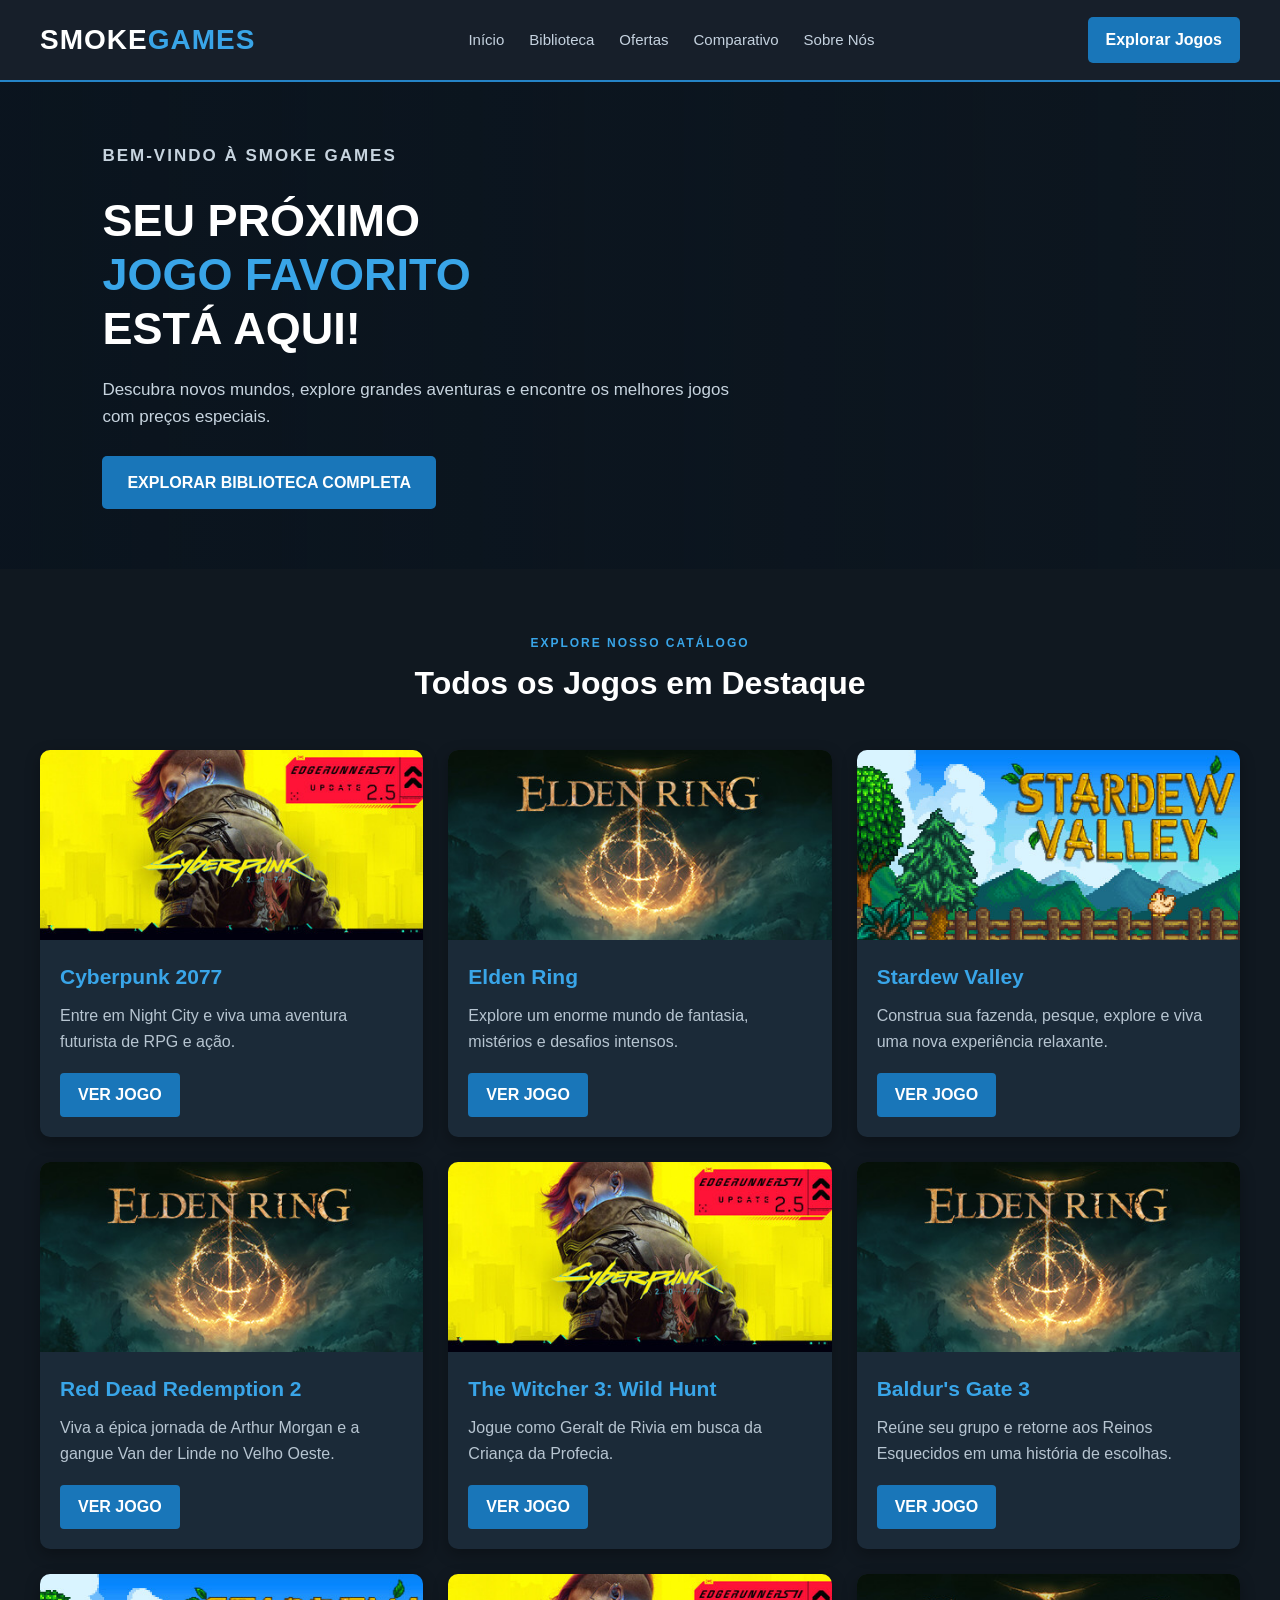
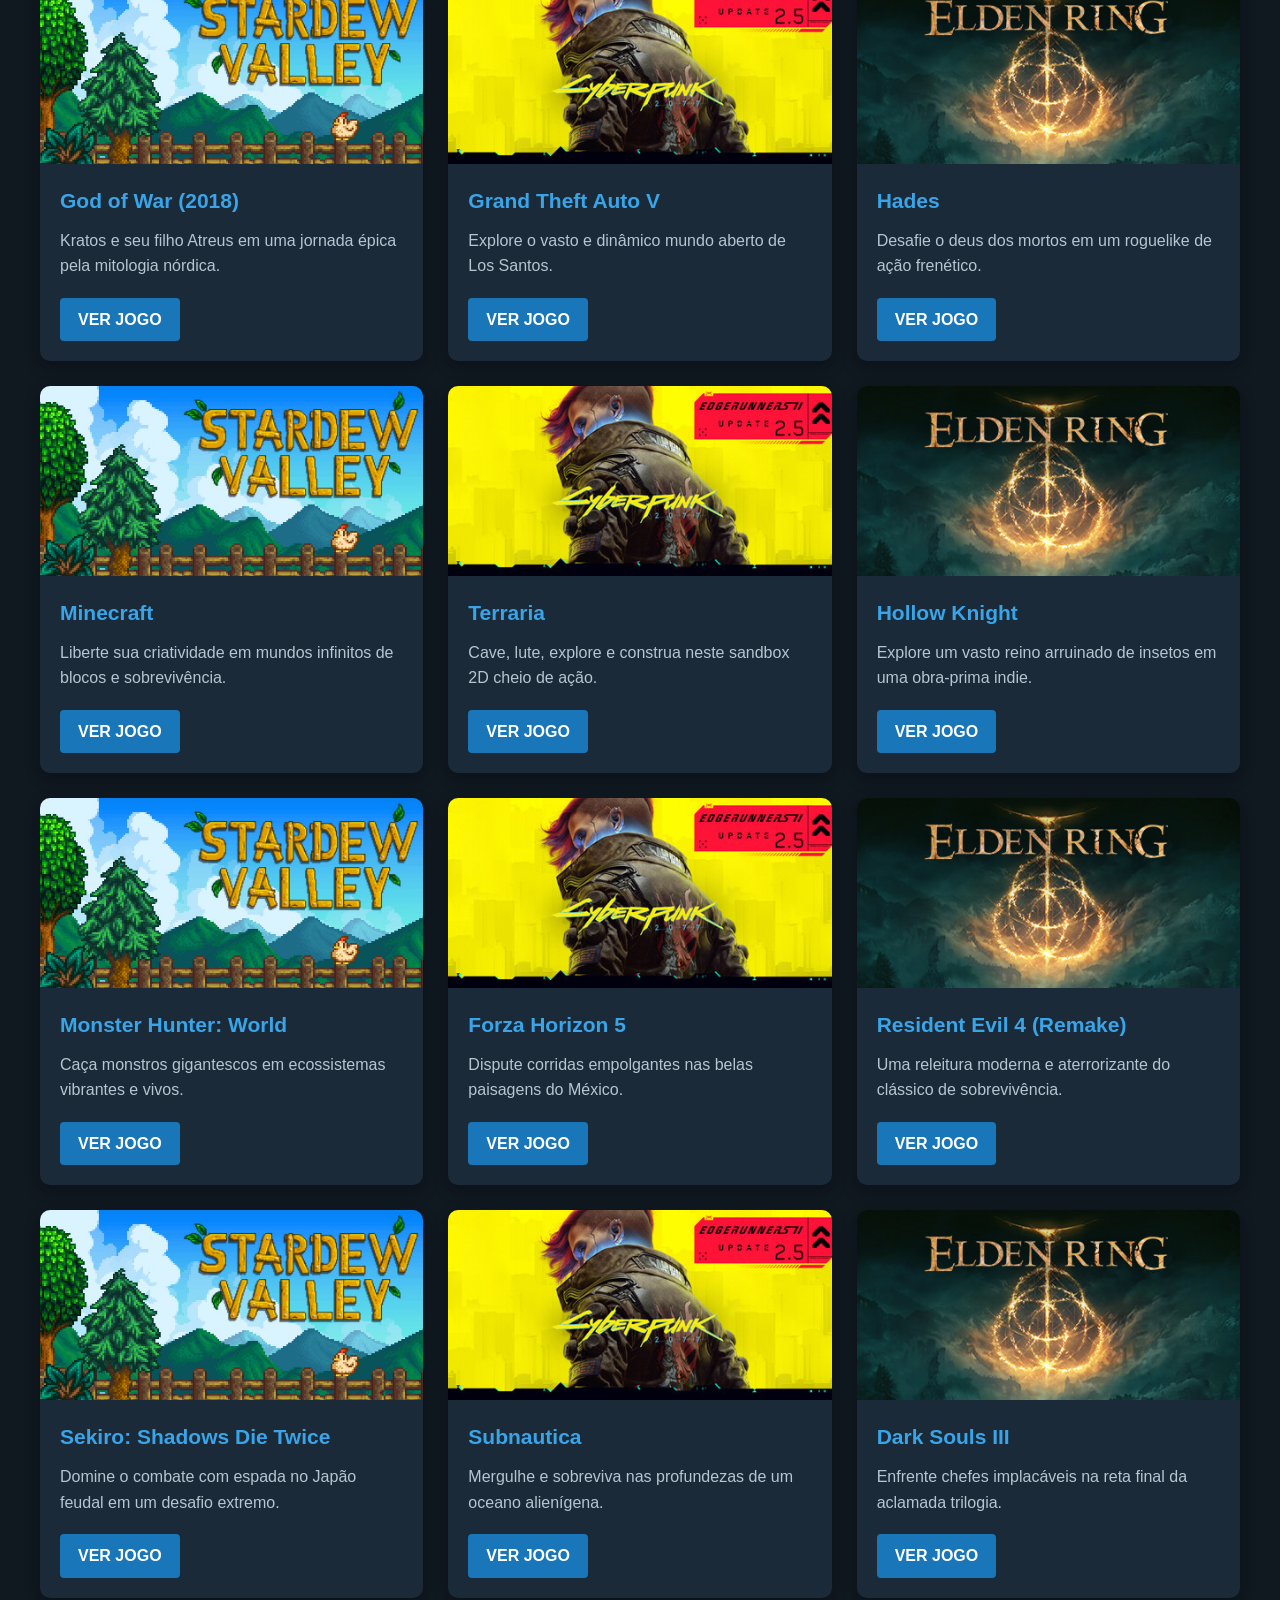
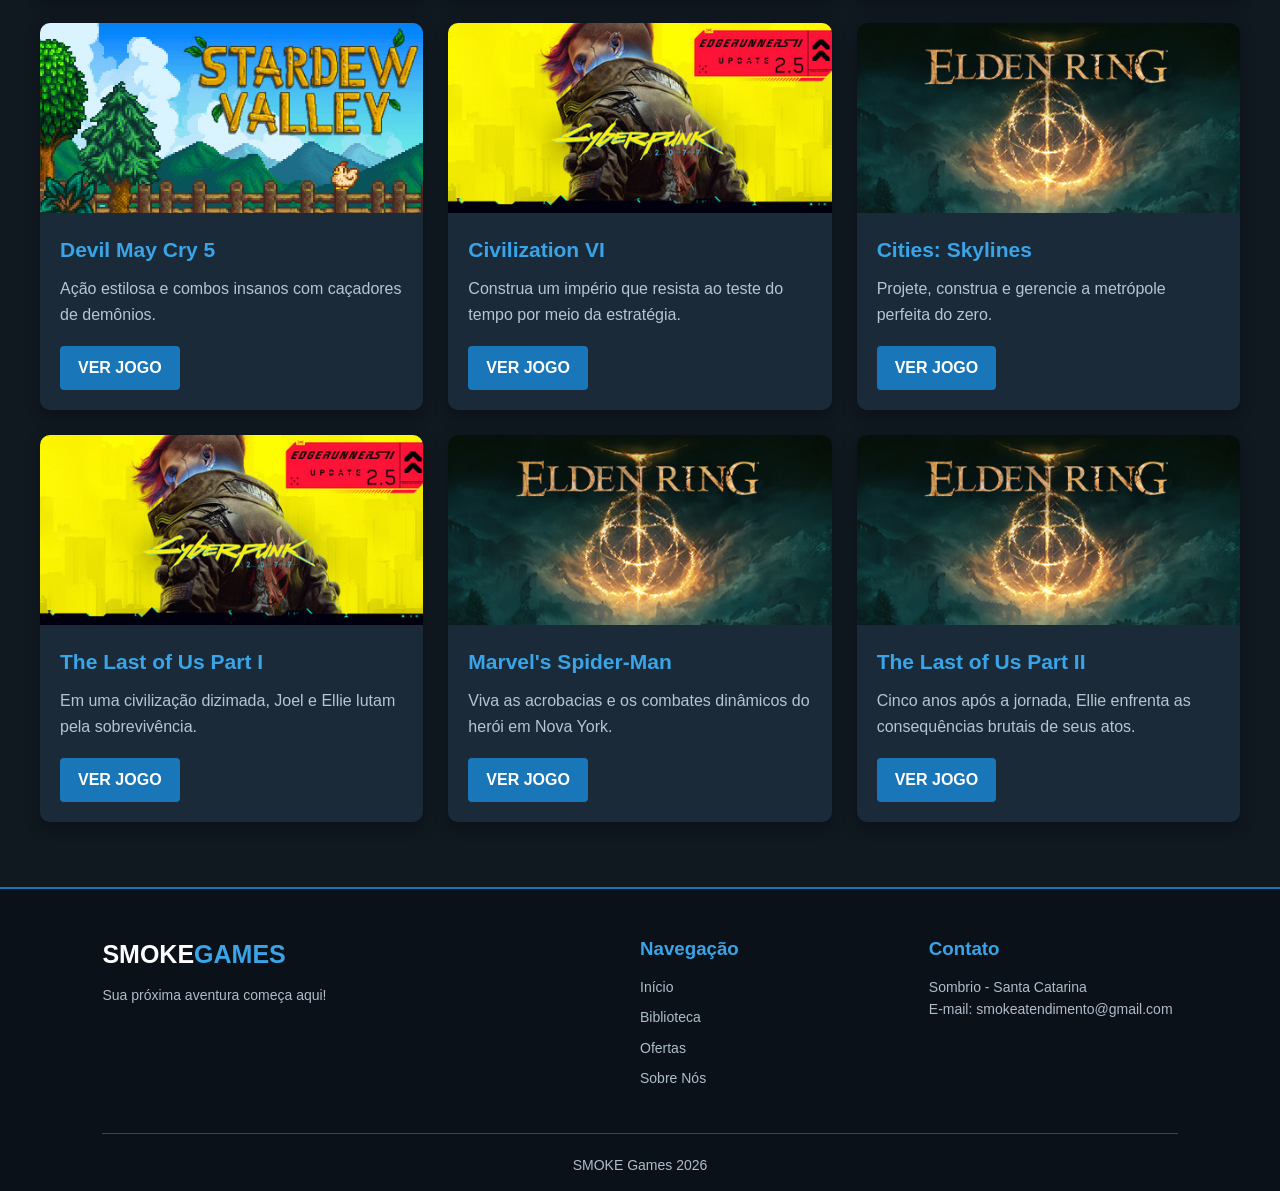
==== Index.html @ a8012a56 "Primeiro commit: inclusao dos arquivos iniciais" ====
<!DOCTYPE html>
<html lang="pt-br">

<head>
    <meta charset="UTF-8">
    <meta name="description" content="SMOKE GAMES - Sua loja de jogos digitais.">
    <title>SMOKE GAMES - Início</title>
    <link rel="stylesheet" href="estilos.css">
</head>

<body>

    <!-- CABEÇALHO -->
    <header id="inicio">
        <div class="cabecalho-container">
            <a href="index.html" class="logo">
                SMOKE<span>GAMES</span>
            </a>
            <nav class="menu">
                <ul>
                    <li><a href="index.html">Início</a></li>
                    <li><a href="biblioteca.html">Biblioteca</a></li>
                    <li><a href="ofertas.html">Ofertas</a></li>
                    <li><a href="comparativo.html">Comparativo</a></li>
                    <li><a href="sobre.html">Sobre Nós</a></li>
                </ul>
            </nav>
            <a href="biblioteca.html" class="botao-login">Explorar Jogos</a>
        </div>
    </header>

    <!-- CONTEÚDO PRINCIPAL -->
    <main>
        <!-- BANNER PRINCIPAL -->
        <section class="banner">
            <div class="banner-conteudo">
                <p class="destaque">BEM-VINDO À SMOKE GAMES</p>
                <h1>
                    SEU PRÓXIMO
                    <span>JOGO FAVORITO</span>
                    ESTÁ AQUI!
                </h1>
                <p>
                    Descubra novos mundos, explore grandes aventuras
                    e encontre os melhores jogos com preços especiais.
                </p>
                <a href="biblioteca.html" class="botao-principal">
                    EXPLORAR BIBLIOTECA COMPLETA
                </a>
            </div>
        </section>

        <!-- TODOS OS JOGOS EM DESTAQUE NA PÁGINA INICIAL -->
        <section class="destaques">
            <div class="titulo-secao">
                <p>EXPLORE NOSSO CATÁLOGO</p>
                <h2>Todos os Jogos em Destaque</h2>
            </div>

            <div class="destaques-container">

                <!-- 1 -->
                <article class="card-destaque">
                    <img src="imagens/header_alt_assets_9.jpg" alt="Cyberpunk 2077">
                    <div class="card-info">
                        <h3>Cyberpunk 2077</h3>
                        <p>Entre em Night City e viva uma aventura futurista de RPG e ação.</p>
                        <a href="https://store.steampowered.com/app/1091500/" target="_blank" rel="noopener noreferrer">VER JOGO</a>
                    </div>
                </article>

                <!-- 2 -->
                <article class="card-destaque">
                    <img src="imagens/header.jpg" alt="Elden Ring">
                    <div class="card-info">
                        <h3>Elden Ring</h3>
                        <p>Explore um enorme mundo de fantasia, mistérios e desafios intensos.</p>
                        <a href="https://store.steampowered.com/app/1245620/" target="_blank" rel="noopener noreferrer">VER JOGO</a>
                    </div>
                </article>

                <!-- 3 -->
                <article class="card-destaque">
                    <img src="imagens/header (1).jpg" alt="Stardew Valley">
                    <div class="card-info">
                        <h3>Stardew Valley</h3>
                        <p>Construa sua fazenda, pesque, explore e viva uma nova experiência relaxante.</p>
                        <a href="https://store.steampowered.com/app/413150/" target="_blank" rel="noopener noreferrer">VER JOGO</a>
                    </div>
                </article>

                <!-- 4 -->
                <article class="card-destaque">
                    <img src="imagens/header.jpg" alt="Red Dead Redemption 2">
                    <div class="card-info">
                        <h3>Red Dead Redemption 2</h3>
                        <p>Viva a épica jornada de Arthur Morgan e a gangue Van der Linde no Velho Oeste.</p>
                        <a href="https://store.steampowered.com/app/1174180/" target="_blank" rel="noopener noreferrer">VER JOGO</a>
                    </div>
                </article>

                <!-- 5 -->
                <article class="card-destaque">
                    <img src="imagens/header_alt_assets_9.jpg" alt="The Witcher 3">
                    <div class="card-info">
                        <h3>The Witcher 3: Wild Hunt</h3>
                        <p>Jogue como Geralt de Rivia em busca da Criança da Profecia.</p>
                        <a href="https://store.steampowered.com/app/292030/" target="_blank" rel="noopener noreferrer">VER JOGO</a>
                    </div>
                </article>

                <!-- 6 -->
                <article class="card-destaque">
                    <img src="imagens/header.jpg" alt="Baldurs Gate 3">
                    <div class="card-info">
                        <h3>Baldur's Gate 3</h3>
                        <p>Reúne seu grupo e retorne aos Reinos Esquecidos em uma história de escolhas.</p>
                        <a href="https://store.steampowered.com/app/1086940/" target="_blank" rel="noopener noreferrer">VER JOGO</a>
                    </div>
                </article>

                <!-- 7 -->
                <article class="card-destaque">
                    <img src="imagens/header (1).jpg" alt="God of War">
                    <div class="card-info">
                        <h3>God of War (2018)</h3>
                        <p>Kratos e seu filho Atreus em uma jornada épica pela mitologia nórdica.</p>
                        <a href="https://store.steampowered.com/app/1593500/" target="_blank" rel="noopener noreferrer">VER JOGO</a>
                    </div>
                </article>

                <!-- 8 -->
                <article class="card-destaque">
                    <img src="imagens/header_alt_assets_9.jpg" alt="Grand Theft Auto V">
                    <div class="card-info">
                        <h3>Grand Theft Auto V</h3>
                        <p>Explore o vasto e dinâmico mundo aberto de Los Santos.</p>
                        <a href="https://store.steampowered.com/app/271590/" target="_blank" rel="noopener noreferrer">VER JOGO</a>
                    </div>
                </article>

                <!-- 9 -->
                <article class="card-destaque">
                    <img src="imagens/header.jpg" alt="Hades">
                    <div class="card-info">
                        <h3>Hades</h3>
                        <p>Desafie o deus dos mortos em um roguelike de ação frenético.</p>
                        <a href="https://store.steampowered.com/app/1145360/" target="_blank" rel="noopener noreferrer">VER JOGO</a>
                    </div>
                </article>

                <!-- 10 -->
                <article class="card-destaque">
                    <img src="imagens/header (1).jpg" alt="Minecraft">
                    <div class="card-info">
                        <h3>Minecraft</h3>
                        <p>Liberte sua criatividade em mundos infinitos de blocos e sobrevivência.</p>
                        <a href="https://www.minecraft.net/" target="_blank" rel="noopener noreferrer">VER JOGO</a>
                    </div>
                </article>

                <!-- 11 -->
                <article class="card-destaque">
                    <img src="imagens/header_alt_assets_9.jpg" alt="Terraria">
                    <div class="card-info">
                        <h3>Terraria</h3>
                        <p>Cave, lute, explore e construa neste sandbox 2D cheio de ação.</p>
                        <a href="https://store.steampowered.com/app/105600/" target="_blank" rel="noopener noreferrer">VER JOGO</a>
                    </div>
                </article>

                <!-- 12 -->
                <article class="card-destaque">
                    <img src="imagens/header.jpg" alt="Hollow Knight">
                    <div class="card-info">
                        <h3>Hollow Knight</h3>
                        <p>Explore um vasto reino arruinado de insetos em uma obra-prima indie.</p>
                        <a href="https://store.steampowered.com/app/367520/" target="_blank" rel="noopener noreferrer">VER JOGO</a>
                    </div>
                </article>

                <!-- 13 -->
                <article class="card-destaque">
                    <img src="imagens/header (1).jpg" alt="Monster Hunter World">
                    <div class="card-info">
                        <h3>Monster Hunter: World</h3>
                        <p>Caça monstros gigantescos em ecossistemas vibrantes e vivos.</p>
                        <a href="https://store.steampowered.com/app/582010/" target="_blank" rel="noopener noreferrer">VER JOGO</a>
                    </div>
                </article>

                <!-- 14 -->
                <article class="card-destaque">
                    <img src="imagens/header_alt_assets_9.jpg" alt="Forza Horizon 5">
                    <div class="card-info">
                        <h3>Forza Horizon 5</h3>
                        <p>Dispute corridas empolgantes nas belas paisagens do México.</p>
                        <a href="https://store.steampowered.com/app/1551360/" target="_blank" rel="noopener noreferrer">VER JOGO</a>
                    </div>
                </article>

                <!-- 15 -->
                <article class="card-destaque">
                    <img src="imagens/header.jpg" alt="Resident Evil 4 Remake">
                    <div class="card-info">
                        <h3>Resident Evil 4 (Remake)</h3>
                        <p>Uma releitura moderna e aterrorizante do clássico de sobrevivência.</p>
                        <a href="https://store.steampowered.com/app/2050650/" target="_blank" rel="noopener noreferrer">VER JOGO</a>
                    </div>
                </article>

                <!-- 16 -->
                <article class="card-destaque">
                    <img src="imagens/header (1).jpg" alt="Sekiro Shadows Die Twice">
                    <div class="card-info">
                        <h3>Sekiro: Shadows Die Twice</h3>
                        <p>Domine o combate com espada no Japão feudal em um desafio extremo.</p>
                        <a href="https://store.steampowered.com/app/814380/" target="_blank" rel="noopener noreferrer">VER JOGO</a>
                    </div>
                </article>

                <!-- 17 -->
                <article class="card-destaque">
                    <img src="imagens/header_alt_assets_9.jpg" alt="Subnautica">
                    <div class="card-info">
                        <h3>Subnautica</h3>
                        <p>Mergulhe e sobreviva nas profundezas de um oceano alienígena.</p>
                        <a href="https://store.steampowered.com/app/264710/" target="_blank" rel="noopener noreferrer">VER JOGO</a>
                    </div>
                </article>

                <!-- 18 -->
                <article class="card-destaque">
                    <img src="imagens/header.jpg" alt="Dark Souls III">
                    <div class="card-info">
                        <h3>Dark Souls III</h3>
                        <p>Enfrente chefes implacáveis na reta final da aclamada trilogia.</p>
                        <a href="https://store.steampowered.com/app/374320/" target="_blank" rel="noopener noreferrer">VER JOGO</a>
                    </div>
                </article>

                <!-- 19 -->
                <article class="card-destaque">
                    <img src="imagens/header (1).jpg" alt="Devil May Cry 5">
                    <div class="card-info">
                        <h3>Devil May Cry 5</h3>
                        <p>Ação estilosa e combos insanos com caçadores de demônios.</p>
                        <a href="https://store.steampowered.com/app/601150/" target="_blank" rel="noopener noreferrer">VER JOGO</a>
                    </div>
                </article>

                <!-- 20 -->
                <article class="card-destaque">
                    <img src="imagens/header_alt_assets_9.jpg" alt="Civilization VI">
                    <div class="card-info">
                        <h3>Civilization VI</h3>
                        <p>Construa um império que resista ao teste do tempo por meio da estratégia.</p>
                        <a href="https://store.steampowered.com/app/289070/" target="_blank" rel="noopener noreferrer">VER JOGO</a>
                    </div>
                </article>

                <!-- 21 -->
                <article class="card-destaque">
                    <img src="imagens/header.jpg" alt="Cities Skylines">
                    <div class="card-info">
                        <h3>Cities: Skylines</h3>
                        <p>Projete, construa e gerencie a metrópole perfeita do zero.</p>
                        <a href="https://store.steampowered.com/app/255710/" target="_blank" rel="noopener noreferrer">VER JOGO</a>
                    </div>
                </article>

                <!-- 22 -->
                <article class="card-destaque">
                    <img src="imagens/header_alt_assets_9.jpg" alt="The Last of Us Part I">
                    <div class="card-info">
                        <h3>The Last of Us Part I</h3>
                        <p>Em uma civilização dizimada, Joel e Ellie lutam pela sobrevivência.</p>
                        <a href="https://store.steampowered.com/app/1888930/" target="_blank" rel="noopener noreferrer">VER JOGO</a>
                    </div>
                </article>

                <!-- 23 -->
                <article class="card-destaque">
                    <img src="imagens/header.jpg" alt="Marvel's Spider-Man Remastered">
                    <div class="card-info">
                        <h3>Marvel's Spider-Man</h3>
                        <p>Viva as acrobacias e os combates dinâmicos do herói em Nova York.</p>
                        <a href="https://store.steampowered.com/app/1817070/" target="_blank" rel="noopener noreferrer">VER JOGO</a>
                    </div>
                </article>

                <!-- 24 (THE LAST OF US PART II) -->
                <article class="card-destaque">
                    <img src="imagens/header.jpg" alt="The Last of Us Part II">
                    <div class="card-info">
                        <h3>The Last of Us Part II</h3>
                        <p>Cinco anos após a jornada, Ellie enfrenta as consequências brutais de seus atos.</p>
                        <a href="https://store.steampowered.com/app/2725170/" target="_blank" rel="noopener noreferrer">VER JOGO</a>
                    </div>
                </article>

            </div>
        </section>
    </main>

    <!-- RODAPÉ -->
    <footer class="rodape">
        <div class="rodape-conteudo">
            <div>
                <h2>SMOKE<span>GAMES</span></h2>
                <p>Sua próxima aventura começa aqui!</p>
            </div>
            <div>
                <h3>Navegação</h3>
                <ul>
                    <li><a href="index.html">Início</a></li>
                    <li><a href="biblioteca.html">Biblioteca</a></li>
                    <li><a href="ofertas.html">Ofertas</a></li>
                    <li><a href="sobre.html">Sobre Nós</a></li>
                </ul>
            </div>
            <div>
                <h3>Contato</h3>
                <p>Sombrio - Santa Catarina</p>
                <p>E-mail: smokeatendimento@gmail.com</a></p>
            </div>
        </div>
        <div class="rodape-final">
            <p>SMOKE Games 2026</p>
        </div>
    </footer>

</body>
</html>
---- estilos.css ----
/* =================================
   CONFIGURAÇÕES GERAIS
================================= */

* {
    margin: 0;
    padding: 0;
    box-sizing: border-box;
}

html {
    scroll-behavior: smooth;
}

body {
    background-color: #101820;
    color: #ffffff;
    font-family: Arial, Helvetica, sans-serif;
    line-height: 1.6;
}

a {
    text-decoration: none;
    color: inherit;
}

img {
    max-width: 100%;
    display: block;
}


/* =================================
   CABEÇALHO
================================= */

header {
    background-color: #171f2a;
    border-bottom: 2px solid #2584c7;
    position: sticky;
    top: 0;
    z-index: 100;
}

.cabecalho-container {
    max-width: 1250px;
    min-height: 80px;
    margin: auto;
    padding: 15px 25px;

    display: flex;
    justify-content: space-between;
    align-items: center;
    gap: 25px;
}

.logo {
    font-size: 28px;
    font-weight: bold;
    color: #ffffff;
    letter-spacing: 1px;
}

.logo span,
.rodape h2 span {
    color: #39a5e8;
}


/* MENU */

.menu ul {
    display: flex;
    align-items: center;
    gap: 25px;
    list-style: none;
}

.menu a {
    color: #c5d2df;
    font-size: 15px;
    transition: 0.3s;
}

.menu a:hover {
    color: #39a5e8;
}


/* BOTÃO DO CABEÇALHO */

.botao-login {
    background-color: #1976b9;
    padding: 10px 18px;
    border-radius: 5px;
    font-weight: bold;
    transition: 0.3s;
}

.botao-login:hover {
    background-color: #39a5e8;
    transform: translateY(-3px);
}


/* =================================
   BANNER PRINCIPAL
================================= */

.banner {
    min-height: 450px;

    background:
        linear-gradient(90deg,
            rgba(10, 20, 30, 0.95),
            rgba(10, 20, 30, 0.55)),
        url("imagens/banner.jpg");

    background-position: center;
    background-size: cover;

    display: flex;
    align-items: center;

    padding: 60px 8%;
}

.banner-conteudo {
    max-width: 650px;
}

.destaque {
    color: #39a5e8;
    font-weight: bold;
    letter-spacing: 2px;
    margin-bottom: 12px;
}

.banner h1 {
    font-size: 45px;
    line-height: 1.2;
    margin-bottom: 20px;
}

.banner h1 span {
    color: #39a5e8;
    display: block;
}

.banner p {
    color: #c7d4df;
    margin-bottom: 25px;
    font-size: 17px;
}

.botao-principal {
    display: inline-block;
    background-color: #1976b9;
    padding: 14px 25px;
    border-radius: 5px;
    font-weight: bold;
    transition: 0.3s;
}

.botao-principal:hover {
    background-color: #39a5e8;
    transform: scale(1.05);
}


/* =================================
   TÍTULOS DAS SEÇÕES
================================= */

.titulo-secao {
    text-align: center;
    margin-bottom: 40px;
}

.titulo-secao p {
    color: #39a5e8;
    font-size: 12px;
    font-weight: bold;
    letter-spacing: 2px;
}

.titulo-secao h2 {
    font-size: 32px;
    margin-top: 5px;
}


/* =================================
   JOGOS EM DESTAQUE
================================= */

.destaques {
    max-width: 1250px;
    margin: auto;
    padding: 65px 25px;
}

.destaques-container {
    display: grid;
    grid-template-columns: repeat(3, 1fr);
    gap: 25px;
}

.card-destaque {
    background-color: #1b2a38;
    border-radius: 10px;
    overflow: hidden;
    box-shadow: 0 5px 15px rgba(0, 0, 0, 0.3);
    transition: 0.3s;
}

.card-destaque:hover {
    transform: translateY(-8px);
    box-shadow: 0 10px 25px rgba(57, 165, 232, 0.25);
}

.card-destaque img {
    width: 100%;
    height: 190px;
    object-fit: cover;
    transition: 0.4s;
}

.card-destaque:hover img {
    transform: scale(1.04);
}

.card-info {
    padding: 20px;
}

.card-info h3 {
    color: #39a5e8;
    font-size: 21px;
    margin-bottom: 10px;
}

.card-info p {
    color: #b7c5d1;
    min-height: 55px;
    margin-bottom: 15px;
}

.card-info a {
    display: inline-block;
    background-color: #1976b9;
    padding: 9px 18px;
    border-radius: 4px;
    font-weight: bold;
    transition: 0.3s;
}

.card-info a:hover {
    background-color: #39a5e8;
}


/* =================================
   BIBLIOTECA DE JOGOS
================================= */

.biblioteca {
    background-color: #151f2b;
    padding: 65px 25px;
}

.biblioteca .titulo-secao {
    max-width: 1200px;
    margin-left: auto;
    margin-right: auto;
}

.jogo {
    max-width: 1200px;
    margin: 0 auto 30px;
    padding: 25px;

    background-color: #202f3e;
    border: 1px solid #34485b;
    border-radius: 10px;

    display: grid;
    grid-template-columns: 220px 1fr 350px;
    align-items: center;
    gap: 25px;

    transition: 0.3s;
}

.jogo:hover {
    border-color: #39a5e8;
    box-shadow: 0 5px 20px rgba(57, 165, 232, 0.15);
}

.jogo-imagem img {
    width: 100%;
    height: 160px;
    object-fit: cover;
    border-radius: 7px;
    transition: 0.3s;
}

.jogo-imagem img:hover {
    transform: scale(1.04);
}

.jogo-conteudo h3 {
    font-size: 24px;
    color: #39a5e8;
    margin-bottom: 8px;
}

.categoria {
    display: inline-block;
    color: #aabac9;
    font-size: 13px;
    margin-bottom: 12px;
}

.jogo-conteudo p {
    color: #c5d0dc;
    font-size: 14px;
    margin-bottom: 12px;
}

.jogo-conteudo .preco {
    color: #70d68c;
    font-size: 20px;
    font-weight: bold;
}

.botao-comprar {
    display: inline-block;
    background-color: #1976b9;
    padding: 9px 17px;
    border-radius: 5px;
    font-size: 13px;
    font-weight: bold;
    transition: 0.3s;
}

.botao-comprar:hover {
    background-color: #39a5e8;
    transform: translateY(-2px);
}


/* =================================
   VÍDEOS DOS JOGOS
================================= */

.video-jogo {
    width: 100%;
}

.video-jogo h3 {
    font-size: 16px;
    color: #39a5e8;
    margin-bottom: 10px;
}

.video-jogo video {
    width: 100%;
    border-radius: 7px;
    background-color: #000000;
}


/* =================================
   TABELA COMPARATIVA
================================= */

.comparativo {
    max-width: 1200px;
    margin: auto;
    padding: 70px 25px;
}

.tabela-container {
    overflow-x: auto;
}

table {
    width: 100%;
    border-collapse: collapse;
    background-color: #1b2a38;
    border-radius: 8px;
    overflow: hidden;
}

th {
    background-color: #1976b9;
    color: #ffffff;
    padding: 17px;
    text-align: left;
}

td {
    padding: 17px;
    border-bottom: 1px solid #34485b;
    color: #d2dce5;
}

tbody tr {
    transition: 0.3s;
}

tbody tr:hover {
    background-color: #293e50;
}

.observacao {
    color: #9eacba;
    font-size: 12px;
    margin-top: 15px;
}


/* =================================
   SOBRE A EMPRESA
================================= */

.sobre {
    background-color: #151f2b;
    padding: 70px 8%;

    display: grid;
    grid-template-columns: 2fr 1fr;
    gap: 50px;
    align-items: center;
}

.sobre-conteudo h2 {
    font-size: 32px;
    margin-bottom: 20px;
}

.sobre-conteudo p {
    color: #bdcbd8;
    margin-bottom: 15px;
}

.sobre-destaque {
    background-color: #202f3e;
    padding: 25px;
    border-left: 4px solid #39a5e8;
    border-radius: 6px;
}

.sobre-destaque h3 {
    margin-bottom: 15px;
    color: #39a5e8;
}

.sobre-destaque ul {
    list-style-position: inside;
}

.sobre-destaque li {
    color: #c5d0dc;
    margin-bottom: 10px;
}


/* =================================
   RODAPÉ
================================= */

.rodape {
    background-color: #0b1118;
    border-top: 2px solid #1976b9;
    padding: 45px 8% 15px;
}

.rodape-conteudo {
    max-width: 1200px;
    margin: auto;

    display: grid;
    grid-template-columns: 2fr 1fr 1fr;
    gap: 40px;
}

.rodape h2 {
    font-size: 25px;
    margin-bottom: 10px;
}

.rodape h3 {
    color: #39a5e8;
    margin-bottom: 12px;
}

.rodape p,
.rodape li {
    color: #aebdca;
    font-size: 14px;
}

.rodape ul {
    list-style: none;
}

.rodape li {
    margin-bottom: 8px;
}

.rodape a {
    transition: 0.3s;
}

.rodape a:hover {
    color: #39a5e8;
}

.rodape-final {
    border-top: 1px solid #34485b;
    margin-top: 35px;
    padding-top: 20px;
    text-align: center;
}


/* =================================
   RESPONSIVIDADE
================================= */

@media (max-width: 1000px) {

    .cabecalho-container {
        flex-wrap: wrap;
        justify-content: center;
    }

    .jogo {
        grid-template-columns: 180px 1fr;
    }

    .video-jogo {
        grid-column: 1 / -1;
    }

    .video-jogo video {
        max-height: 350px;
    }

}

@media (max-width: 768px) {

    .menu ul {
        flex-wrap: wrap;
        justify-content: center;
        gap: 15px;
    }

    .banner {
        min-height: 380px;
        padding: 45px 7%;
    }

    .banner h1 {
        font-size: 32px;
    }

    .destaques-container {
        grid-template-columns: 1fr;
    }

    .jogo {
        grid-template-columns: 1fr;
    }

    .jogo-imagem img {
        height: 220px;
    }

    .video-jogo {
        grid-column: auto;
    }

    .sobre {
        grid-template-columns: 1fr;
    }

    .rodape-conteudo {
        grid-template-columns: 1fr;
        gap: 25px;
    }

    .titulo-secao h2 {
        font-size: 26px;
    }

}

@media (max-width: 480px) {

    .cabecalho-container {
        padding: 15px;
    }

    .logo {
        font-size: 23px;
    }

    .menu ul {
        gap: 12px;
    }

    .menu a {
        font-size: 13px;
    }

    .banner h1 {
        font-size: 27px;
    }

    .banner p {
        font-size: 14px;
    }

    .destaques,
    .comparativo {
        padding: 45px 15px;
    }

    .biblioteca {
        padding: 45px 15px;
    }

    .jogo {
        padding: 15px;
    }

    th,
    td {
        padding: 12px;
        font-size: 12px;
    }

}
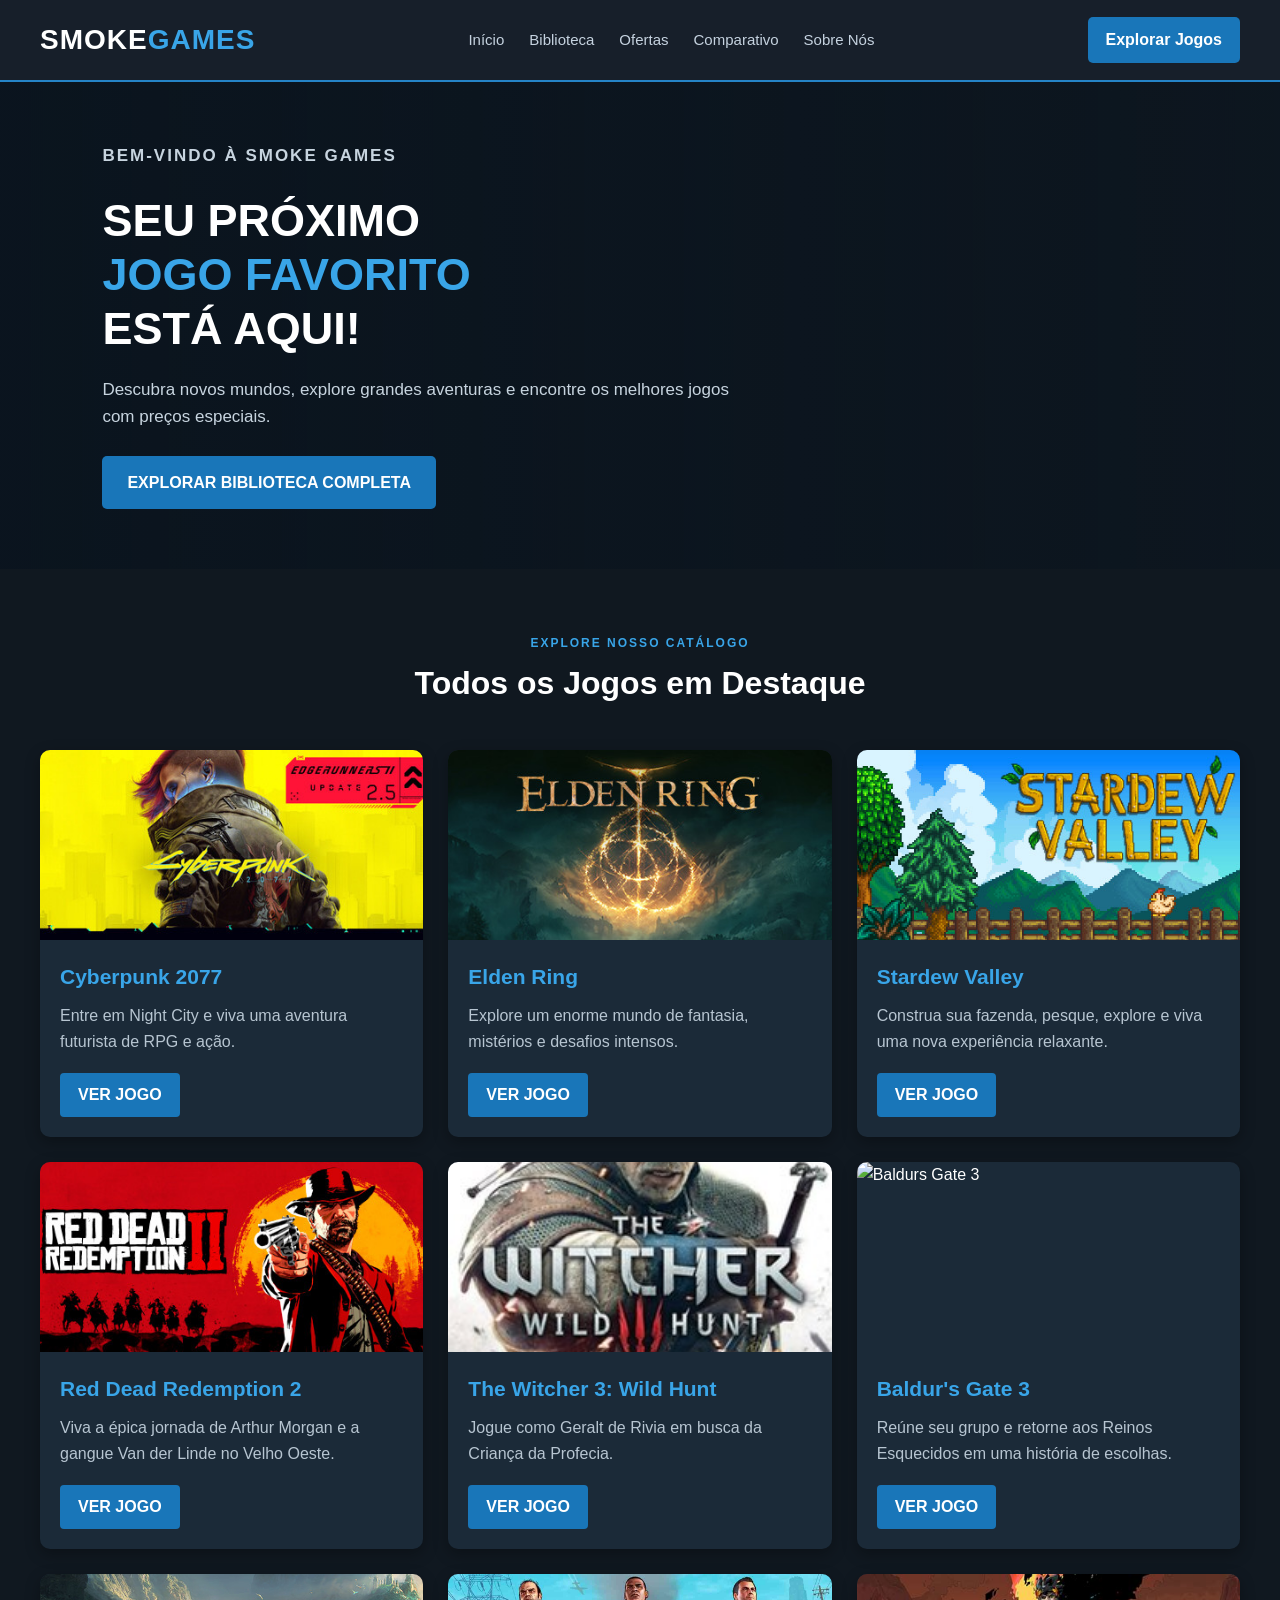
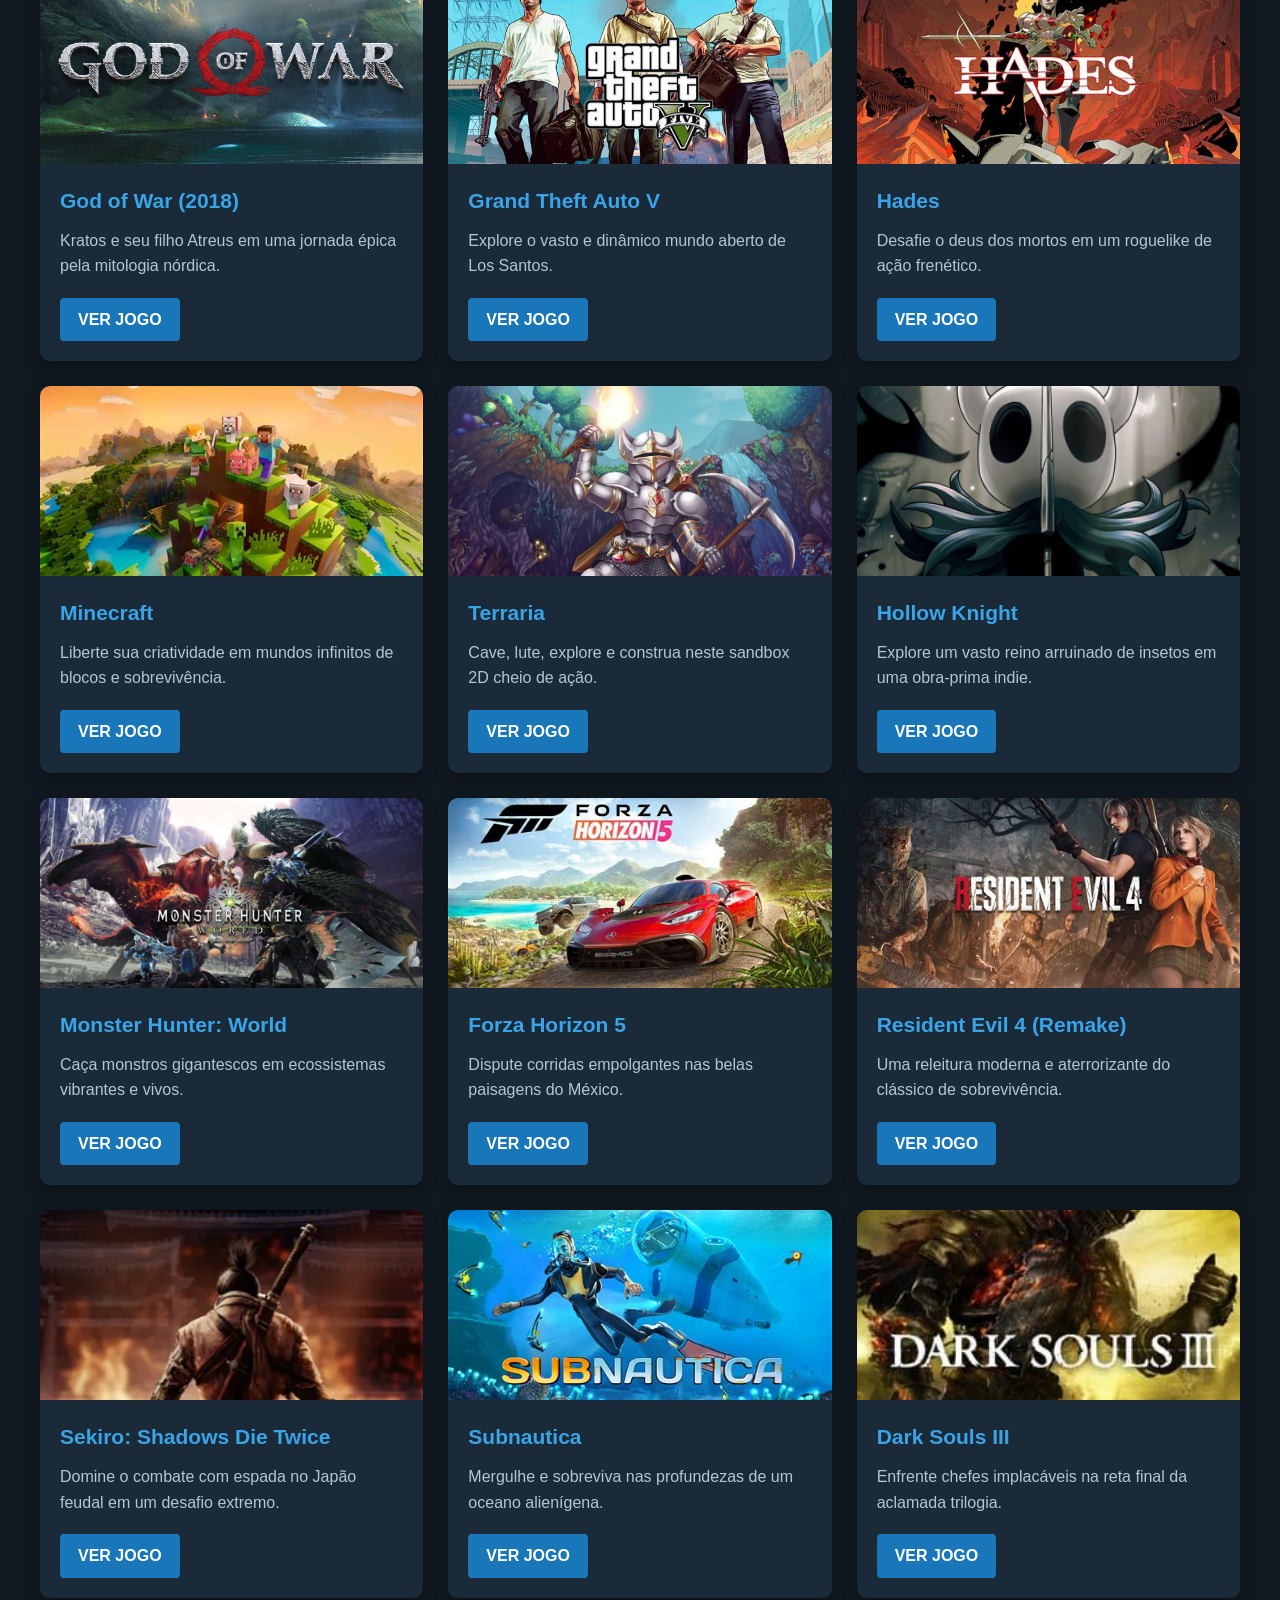
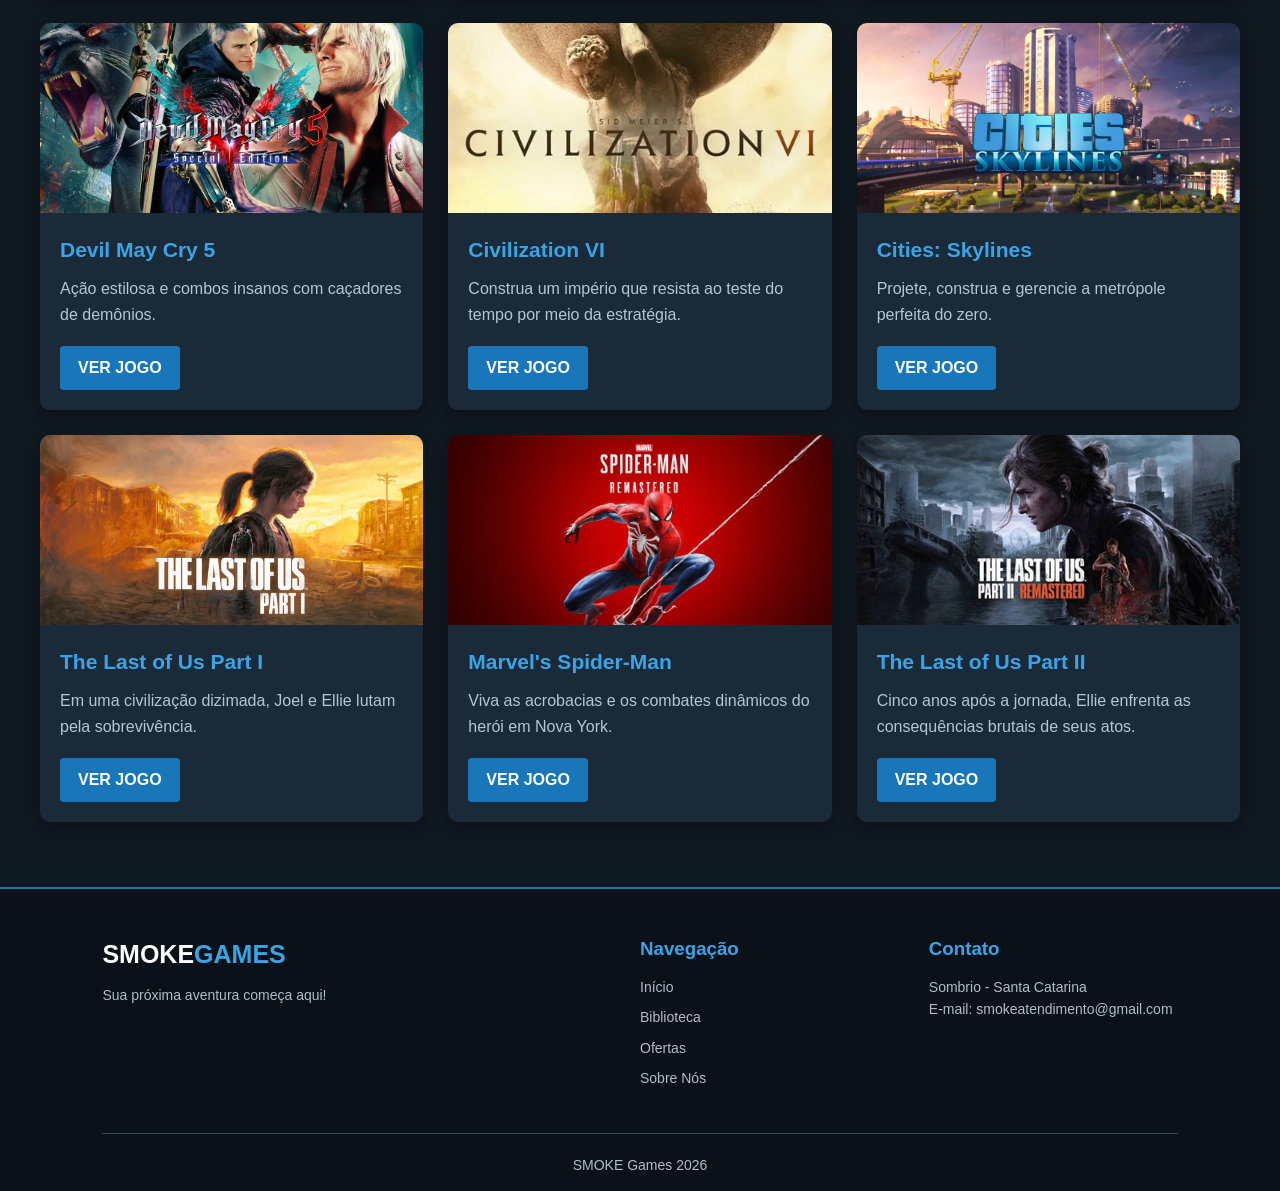
==== commit 3d3ee8bb: "Quarto commit: imagens biblioteca final" ====
--- a/Index.html
+++ b/Index.html
@@ -59,7 +59,7 @@
 
             <div class="destaques-container">
 
-                <!-- 1 -->
+                <!-- 1: Cyberpunk 2077 -->
                 <article class="card-destaque">
                     <img src="imagens/header_alt_assets_9.jpg" alt="Cyberpunk 2077">
                     <div class="card-info">
@@ -69,7 +69,7 @@
                     </div>
                 </article>
 
-                <!-- 2 -->
+                <!-- 2: Elden Ring -->
                 <article class="card-destaque">
                     <img src="imagens/header.jpg" alt="Elden Ring">
                     <div class="card-info">
@@ -79,7 +79,7 @@
                     </div>
                 </article>
 
-                <!-- 3 -->
+                <!-- 3: Stardew Valley -->
                 <article class="card-destaque">
                     <img src="imagens/header (1).jpg" alt="Stardew Valley">
                     <div class="card-info">
@@ -89,9 +89,9 @@
                     </div>
                 </article>
 
-                <!-- 4 -->
-                <article class="card-destaque">
-                    <img src="imagens/header.jpg" alt="Red Dead Redemption 2">
+                <!-- 4: Red Dead Redemption 2 -->
+                <article class="card-destaque">
+                    <img src="imagens/header(rd2).jpg" alt="Red Dead Redemption 2">
                     <div class="card-info">
                         <h3>Red Dead Redemption 2</h3>
                         <p>Viva a épica jornada de Arthur Morgan e a gangue Van der Linde no Velho Oeste.</p>
@@ -99,9 +99,9 @@
                     </div>
                 </article>
 
-                <!-- 5 -->
-                <article class="card-destaque">
-                    <img src="imagens/header_alt_assets_9.jpg" alt="The Witcher 3">
+                <!-- 5: The Witcher 3 -->
+                <article class="card-destaque">
+                    <img src="imagens/Witcher_3_cover_art.jpg" alt="The Witcher 3">
                     <div class="card-info">
                         <h3>The Witcher 3: Wild Hunt</h3>
                         <p>Jogue como Geralt de Rivia em busca da Criança da Profecia.</p>
@@ -109,9 +109,9 @@
                     </div>
                 </article>
 
-                <!-- 6 -->
-                <article class="card-destaque">
-                    <img src="imagens/header.jpg" alt="Baldurs Gate 3">
+                <!-- 6: Baldurs Gate 3 -->
+                <article class="card-destaque">
+                    <img src="imagens/header(Baldur).jpg" alt="Baldurs Gate 3">
                     <div class="card-info">
                         <h3>Baldur's Gate 3</h3>
                         <p>Reúne seu grupo e retorne aos Reinos Esquecidos em uma história de escolhas.</p>
@@ -119,9 +119,9 @@
                     </div>
                 </article>
 
-                <!-- 7 -->
-                <article class="card-destaque">
-                    <img src="imagens/header (1).jpg" alt="God of War">
+                <!-- 7: God of War -->
+                <article class="card-destaque">
+                    <img src="imagens/header(gow).jpg" alt="God of War">
                     <div class="card-info">
                         <h3>God of War (2018)</h3>
                         <p>Kratos e seu filho Atreus em uma jornada épica pela mitologia nórdica.</p>
@@ -129,9 +129,9 @@
                     </div>
                 </article>
 
-                <!-- 8 -->
-                <article class="card-destaque">
-                    <img src="imagens/header_alt_assets_9.jpg" alt="Grand Theft Auto V">
+                <!-- 8: GTA V -->
+                <article class="card-destaque">
+                    <img src="imagens/GTA.jpg" alt="Grand Theft Auto V">
                     <div class="card-info">
                         <h3>Grand Theft Auto V</h3>
                         <p>Explore o vasto e dinâmico mundo aberto de Los Santos.</p>
@@ -139,9 +139,9 @@
                     </div>
                 </article>
 
-                <!-- 9 -->
-                <article class="card-destaque">
-                    <img src="imagens/header.jpg" alt="Hades">
+                <!-- 9: Hades -->
+                <article class="card-destaque">
+                    <img src="imagens/hades.9821sCYjohiKwwwyEA0WDgHaEK" alt="Hades">
                     <div class="card-info">
                         <h3>Hades</h3>
                         <p>Desafie o deus dos mortos em um roguelike de ação frenético.</p>
@@ -149,9 +149,9 @@
                     </div>
                 </article>
 
-                <!-- 10 -->
-                <article class="card-destaque">
-                    <img src="imagens/header (1).jpg" alt="Minecraft">
+                <!-- 10: Minecraft -->
+                <article class="card-destaque">
+                    <img src="imagens/mine.0L9oSnoLyNKnqNE4jLTUBAHaEK" alt="Minecraft">
                     <div class="card-info">
                         <h3>Minecraft</h3>
                         <p>Liberte sua criatividade em mundos infinitos de blocos e sobrevivência.</p>
@@ -159,9 +159,9 @@
                     </div>
                 </article>
 
-                <!-- 11 -->
-                <article class="card-destaque">
-                    <img src="imagens/header_alt_assets_9.jpg" alt="Terraria">
+                <!-- 11: Terraria -->
+                <article class="card-destaque">
+                    <img src="imagens/terraria.jpg" alt="Terraria">
                     <div class="card-info">
                         <h3>Terraria</h3>
                         <p>Cave, lute, explore e construa neste sandbox 2D cheio de ação.</p>
@@ -169,9 +169,9 @@
                     </div>
                 </article>
 
-                <!-- 12 -->
-                <article class="card-destaque">
-                    <img src="imagens/header.jpg" alt="Hollow Knight">
+                <!-- 12: Hollow Knight -->
+                <article class="card-destaque">
+                    <img src="imagens/hollow.jpg" alt="Hollow Knight">
                     <div class="card-info">
                         <h3>Hollow Knight</h3>
                         <p>Explore um vasto reino arruinado de insetos em uma obra-prima indie.</p>
@@ -179,9 +179,9 @@
                     </div>
                 </article>
 
-                <!-- 13 -->
-                <article class="card-destaque">
-                    <img src="imagens/header (1).jpg" alt="Monster Hunter World">
+                <!-- 13: Monster Hunter World -->
+                <article class="card-destaque">
+                    <img src="imagens/monster.jpg" alt="Monster Hunter World">
                     <div class="card-info">
                         <h3>Monster Hunter: World</h3>
                         <p>Caça monstros gigantescos em ecossistemas vibrantes e vivos.</p>
@@ -189,9 +189,9 @@
                     </div>
                 </article>
 
-                <!-- 14 -->
-                <article class="card-destaque">
-                    <img src="imagens/header_alt_assets_9.jpg" alt="Forza Horizon 5">
+                <!-- 14: Forza Horizon 5 -->
+                <article class="card-destaque">
+                    <img src="imagens/forza.40Vj5D-h81r3Dy1oazyawwHaEK" alt="Forza Horizon 5">
                     <div class="card-info">
                         <h3>Forza Horizon 5</h3>
                         <p>Dispute corridas empolgantes nas belas paisagens do México.</p>
@@ -199,9 +199,9 @@
                     </div>
                 </article>
 
-                <!-- 15 -->
-                <article class="card-destaque">
-                    <img src="imagens/header.jpg" alt="Resident Evil 4 Remake">
+                <!-- 15: Resident Evil 4 Remake -->
+                <article class="card-destaque">
+                    <img src="imagens/re4.W2ioS5ZTSdQHSkHe7PNXQAHaEy" alt="Resident Evil 4 Remake">
                     <div class="card-info">
                         <h3>Resident Evil 4 (Remake)</h3>
                         <p>Uma releitura moderna e aterrorizante do clássico de sobrevivência.</p>
@@ -209,9 +209,9 @@
                     </div>
                 </article>
 
-                <!-- 16 -->
-                <article class="card-destaque">
-                    <img src="imagens/header (1).jpg" alt="Sekiro Shadows Die Twice">
+                <!-- 16: Sekiro -->
+                <article class="card-destaque">
+                    <img src="imagens/sekiro.webp" alt="Sekiro Shadows Die Twice">
                     <div class="card-info">
                         <h3>Sekiro: Shadows Die Twice</h3>
                         <p>Domine o combate com espada no Japão feudal em um desafio extremo.</p>
@@ -219,9 +219,9 @@
                     </div>
                 </article>
 
-                <!-- 17 -->
-                <article class="card-destaque">
-                    <img src="imagens/header_alt_assets_9.jpg" alt="Subnautica">
+                <!-- 17: Subnautica -->
+                <article class="card-destaque">
+                    <img src="imagens/sub.6mFg4Ub8xPC_pSMKydDl7wHaEK" alt="Subnautica">
                     <div class="card-info">
                         <h3>Subnautica</h3>
                         <p>Mergulhe e sobreviva nas profundezas de um oceano alienígena.</p>
@@ -229,9 +229,9 @@
                     </div>
                 </article>
 
-                <!-- 18 -->
-                <article class="card-destaque">
-                    <img src="imagens/header.jpg" alt="Dark Souls III">
+                <!-- 18: Dark Souls III -->
+                <article class="card-destaque">
+                    <img src="imagens/dark.jpg" alt="Dark Souls III">
                     <div class="card-info">
                         <h3>Dark Souls III</h3>
                         <p>Enfrente chefes implacáveis na reta final da aclamada trilogia.</p>
@@ -239,9 +239,9 @@
                     </div>
                 </article>
 
-                <!-- 19 -->
-                <article class="card-destaque">
-                    <img src="imagens/header (1).jpg" alt="Devil May Cry 5">
+                <!-- 19: Devil May Cry 5 -->
+                <article class="card-destaque">
+                    <img src="imagens/devil.png" alt="Devil May Cry 5">
                     <div class="card-info">
                         <h3>Devil May Cry 5</h3>
                         <p>Ação estilosa e combos insanos com caçadores de demônios.</p>
@@ -249,9 +249,9 @@
                     </div>
                 </article>
 
-                <!-- 20 -->
-                <article class="card-destaque">
-                    <img src="imagens/header_alt_assets_9.jpg" alt="Civilization VI">
+                <!-- 20: Civilization VI -->
+                <article class="card-destaque">
+                    <img src="imagens/sid.jpg" alt="Civilization VI">
                     <div class="card-info">
                         <h3>Civilization VI</h3>
                         <p>Construa um império que resista ao teste do tempo por meio da estratégia.</p>
@@ -259,9 +259,9 @@
                     </div>
                 </article>
 
-                <!-- 21 -->
-                <article class="card-destaque">
-                    <img src="imagens/header.jpg" alt="Cities Skylines">
+                <!-- 21: Cities Skylines -->
+                <article class="card-destaque">
+                    <img src="imagens/cities.jpg" alt="Cities Skylines">
                     <div class="card-info">
                         <h3>Cities: Skylines</h3>
                         <p>Projete, construa e gerencie a metrópole perfeita do zero.</p>
@@ -269,9 +269,9 @@
                     </div>
                 </article>
 
-                <!-- 22 -->
-                <article class="card-destaque">
-                    <img src="imagens/header_alt_assets_9.jpg" alt="The Last of Us Part I">
+                <!-- 22: The Last of Us Part I -->
+                <article class="card-destaque">
+                    <img src="imagens/tlou.webp" alt="The Last of Us Part I">
                     <div class="card-info">
                         <h3>The Last of Us Part I</h3>
                         <p>Em uma civilização dizimada, Joel e Ellie lutam pela sobrevivência.</p>
@@ -279,9 +279,9 @@
                     </div>
                 </article>
 
-                <!-- 23 -->
-                <article class="card-destaque">
-                    <img src="imagens/header.jpg" alt="Marvel's Spider-Man Remastered">
+                <!-- 23: Spider-Man Remastered -->
+                <article class="card-destaque">
+                    <img src="imagens/spider.jpg" alt="Spider-Man Remastered">
                     <div class="card-info">
                         <h3>Marvel's Spider-Man</h3>
                         <p>Viva as acrobacias e os combates dinâmicos do herói em Nova York.</p>
@@ -289,13 +289,13 @@
                     </div>
                 </article>
 
-                <!-- 24 (THE LAST OF US PART II) -->
-                <article class="card-destaque">
-                    <img src="imagens/header.jpg" alt="The Last of Us Part II">
+                <!-- 24: The Last of Us Part II -->
+                <article class="card-destaque">
+                    <img src="imagens/tlou2.Fos04zczn7bfOro1Udu9GgHaD4" alt="The Last of Us Part II">
                     <div class="card-info">
                         <h3>The Last of Us Part II</h3>
                         <p>Cinco anos após a jornada, Ellie enfrenta as consequências brutais de seus atos.</p>
-                        <a href="https://store.steampowered.com/app/2725170/" target="_blank" rel="noopener noreferrer">VER JOGO</a>
+                        <a href="https://store.steampowered.com/app/2531310/" target="_blank" rel="noopener noreferrer">VER JOGO</a>
                     </div>
                 </article>
 
@@ -322,7 +322,7 @@
             <div>
                 <h3>Contato</h3>
                 <p>Sombrio - Santa Catarina</p>
-                <p>E-mail: smokeatendimento@gmail.com</a></p>
+                <p>E-mail: smokeatendimento@gmail.com</p>
             </div>
         </div>
         <div class="rodape-final">
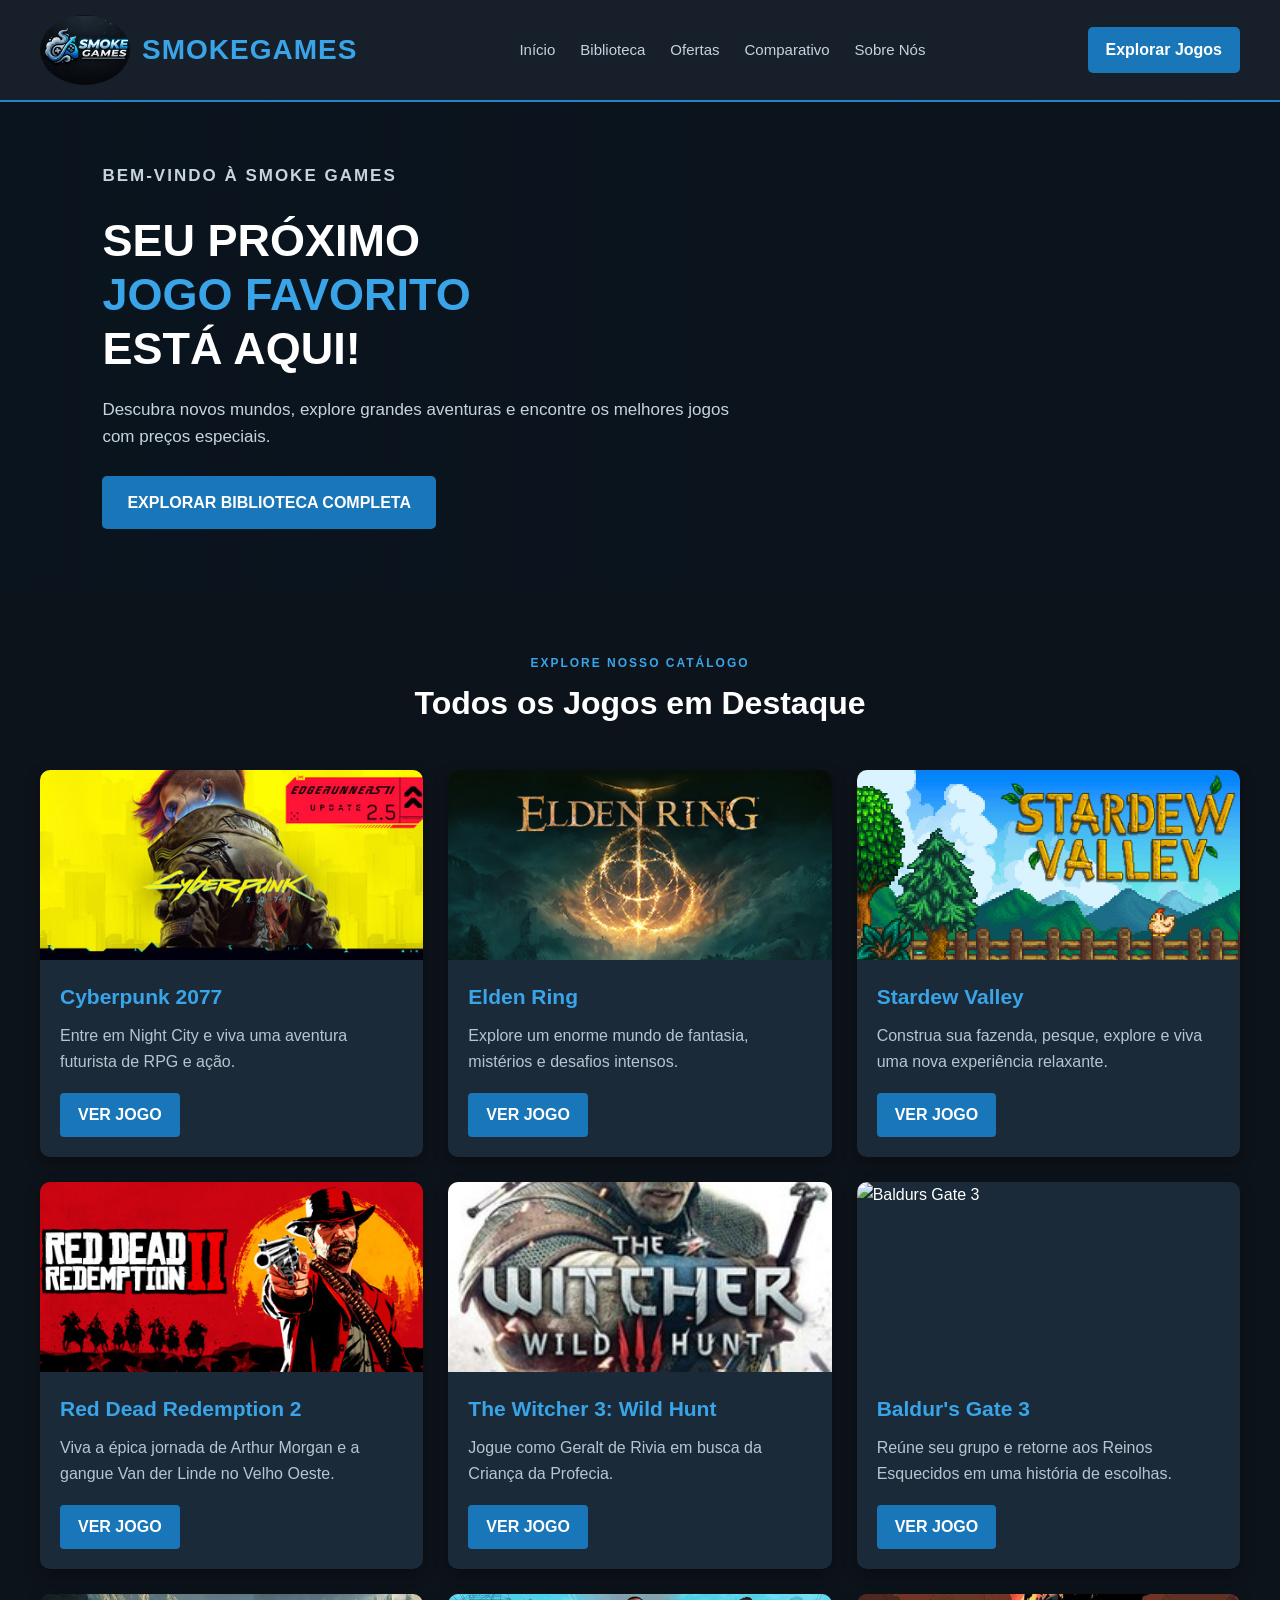
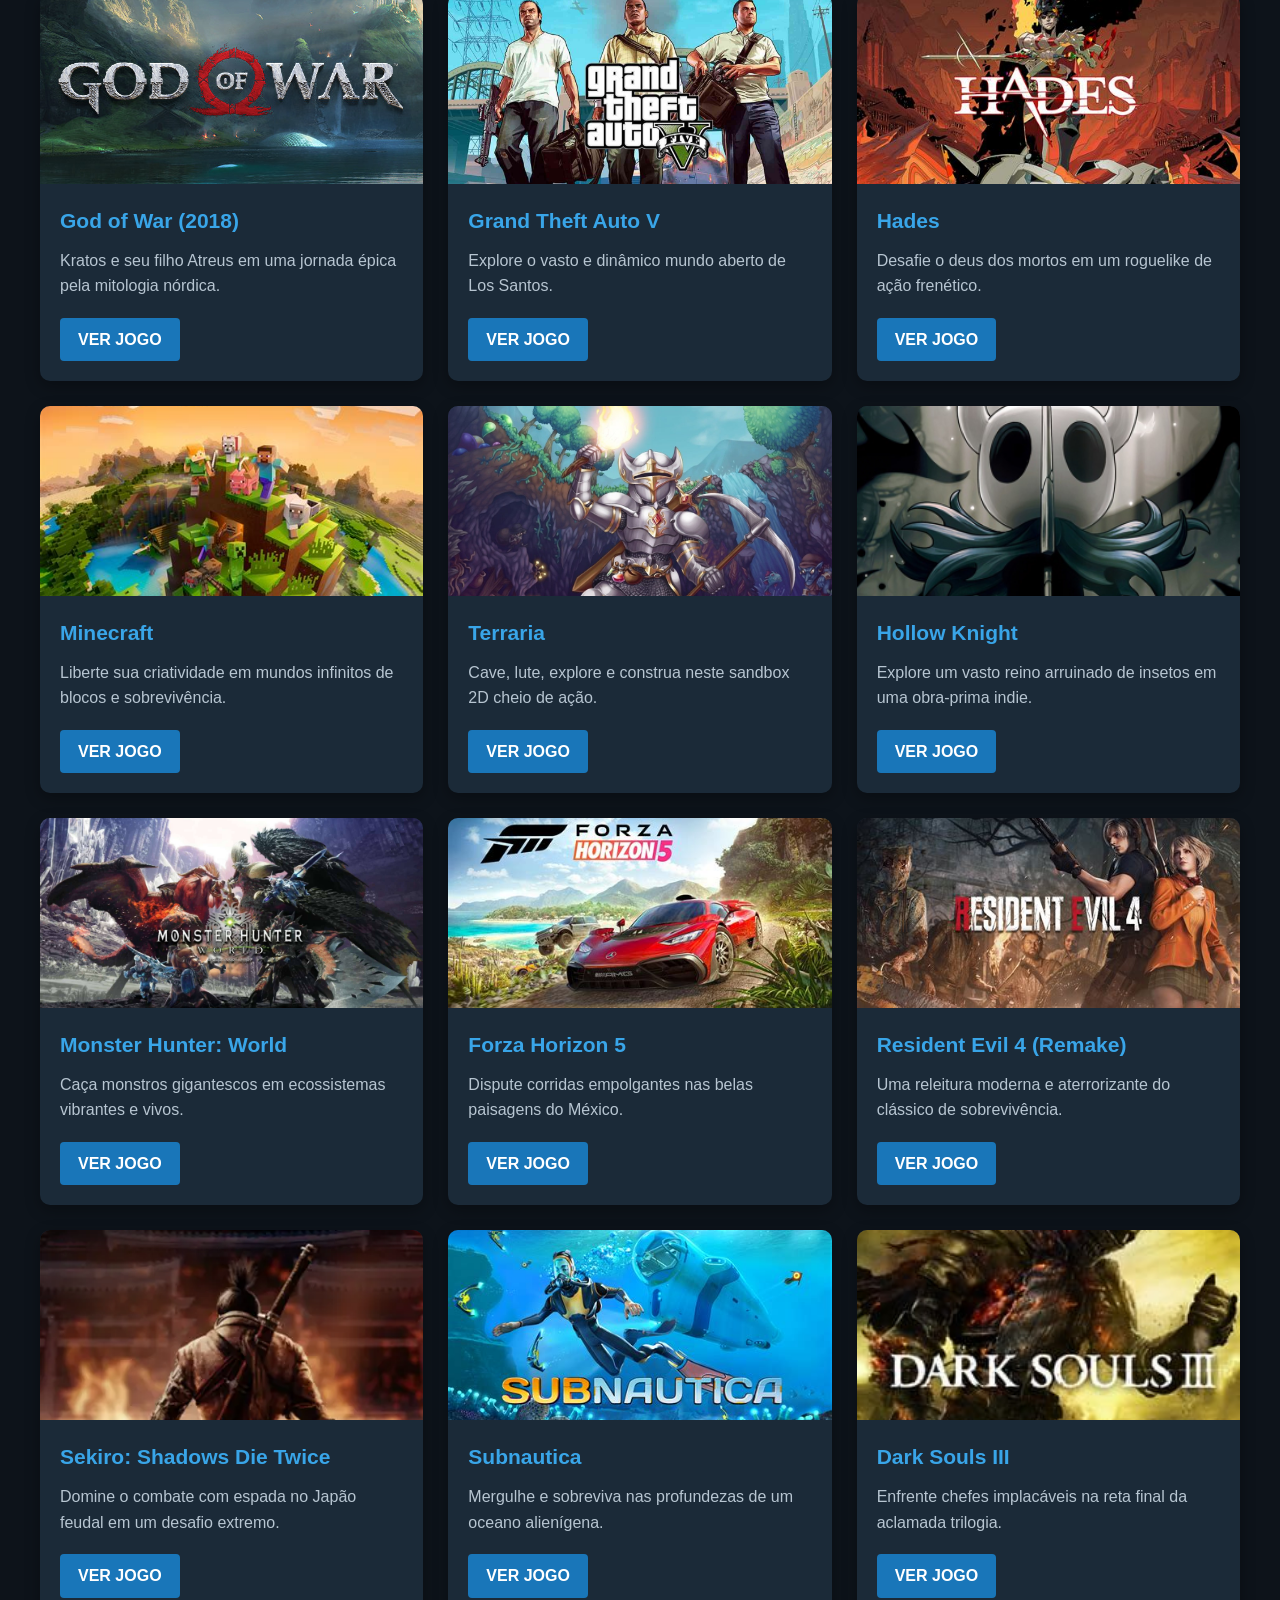
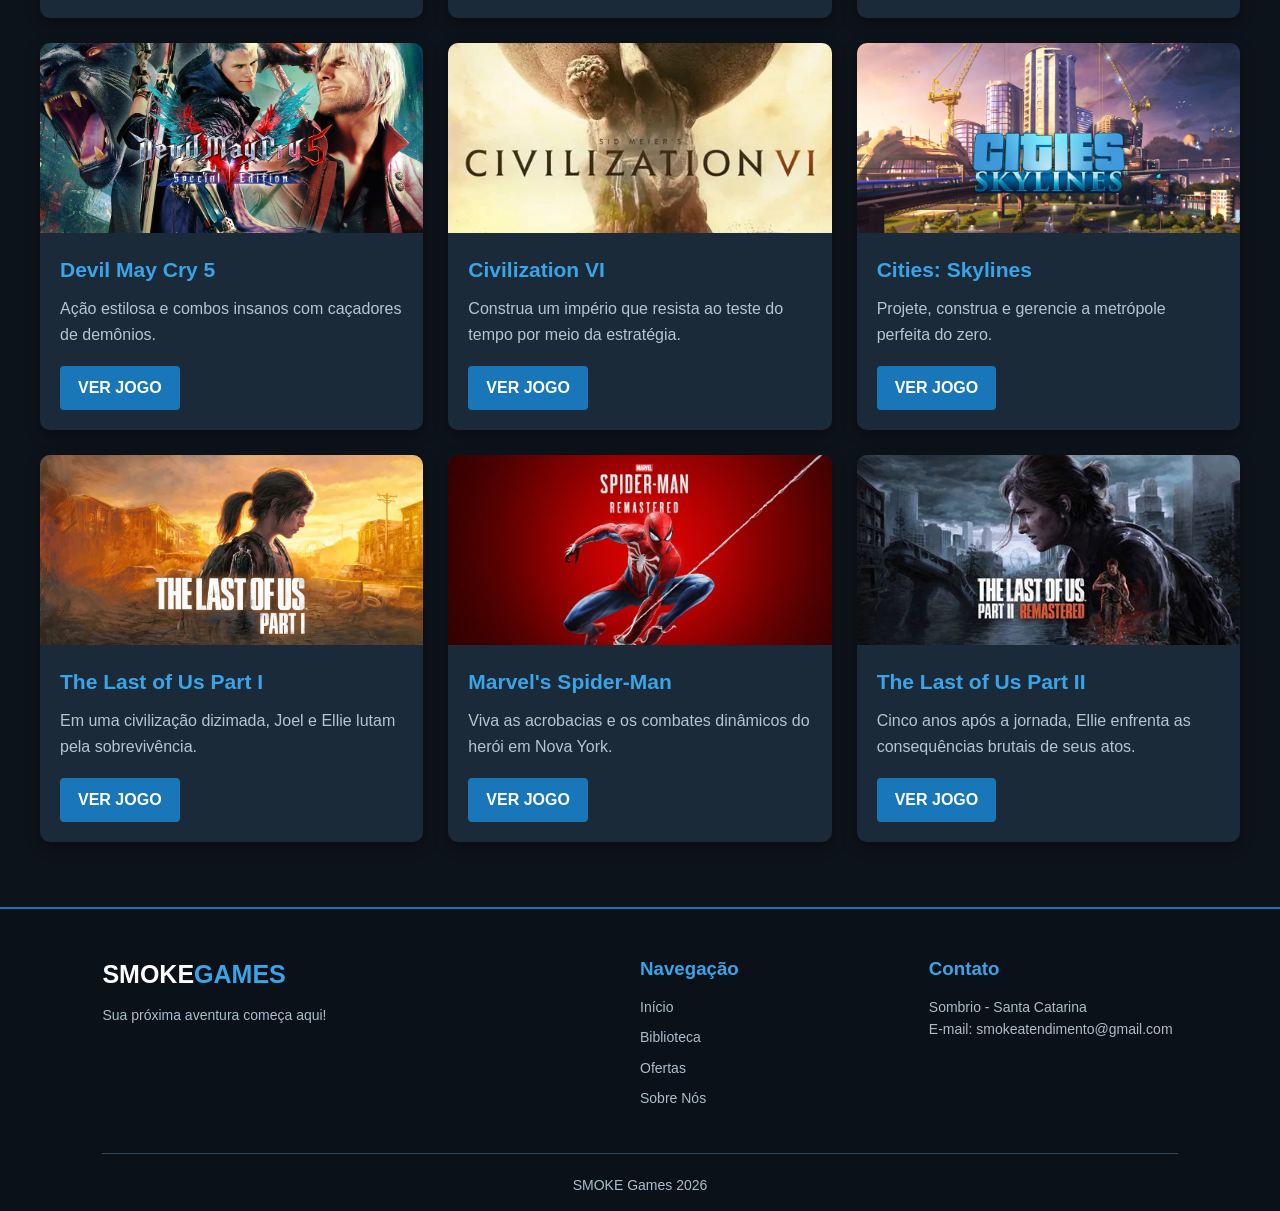
==== commit 792445be: "Sétimo commit: adição da logo" ====
--- a/Index.html
+++ b/Index.html
@@ -14,7 +14,8 @@
     <header id="inicio">
         <div class="cabecalho-container">
             <a href="index.html" class="logo">
-                SMOKE<span>GAMES</span>
+                <img src="imagens/logo.jpeg" alt="Logo Smokegames" class="logo-img">
+                <span>SMOKE<span>GAMES</span></span>
             </a>
             <nav class="menu">
                 <ul>
--- a/estilos.css
+++ b/estilos.css
@@ -644,4 +644,33 @@
         font-size: 12px;
     }
 
+}/* Remove margens padrão da página */
+body {
+  margin: 0;
+  background-color: #0d131a; /* Fundo escuro similar à imagem */
+  font-family: 'Segoe UI', Tahoma, Geneva, Verdana, sans-serif;
+}
+
+/* Barra superior posicionada no topo esquerdo */
+.cabecalho {
+  display: flex;
+  align-items: center;
+  justify-content: flex-start; /* Alinha o conteúdo à esquerda */
+  padding: 20px 30px;
+}
+
+/* Alinha a imagem e o texto lado a lado */
+.logo {
+    display: flex;
+    align-items: center;
+    gap: 12px;
+    text-decoration: none;
+}
+
+/* Define o tamanho e o formato circular da imagem */
+.logo-img {
+    width: 90px;
+    height: 70px;
+    border-radius: 50%;
+    object-fit: cover;
 }
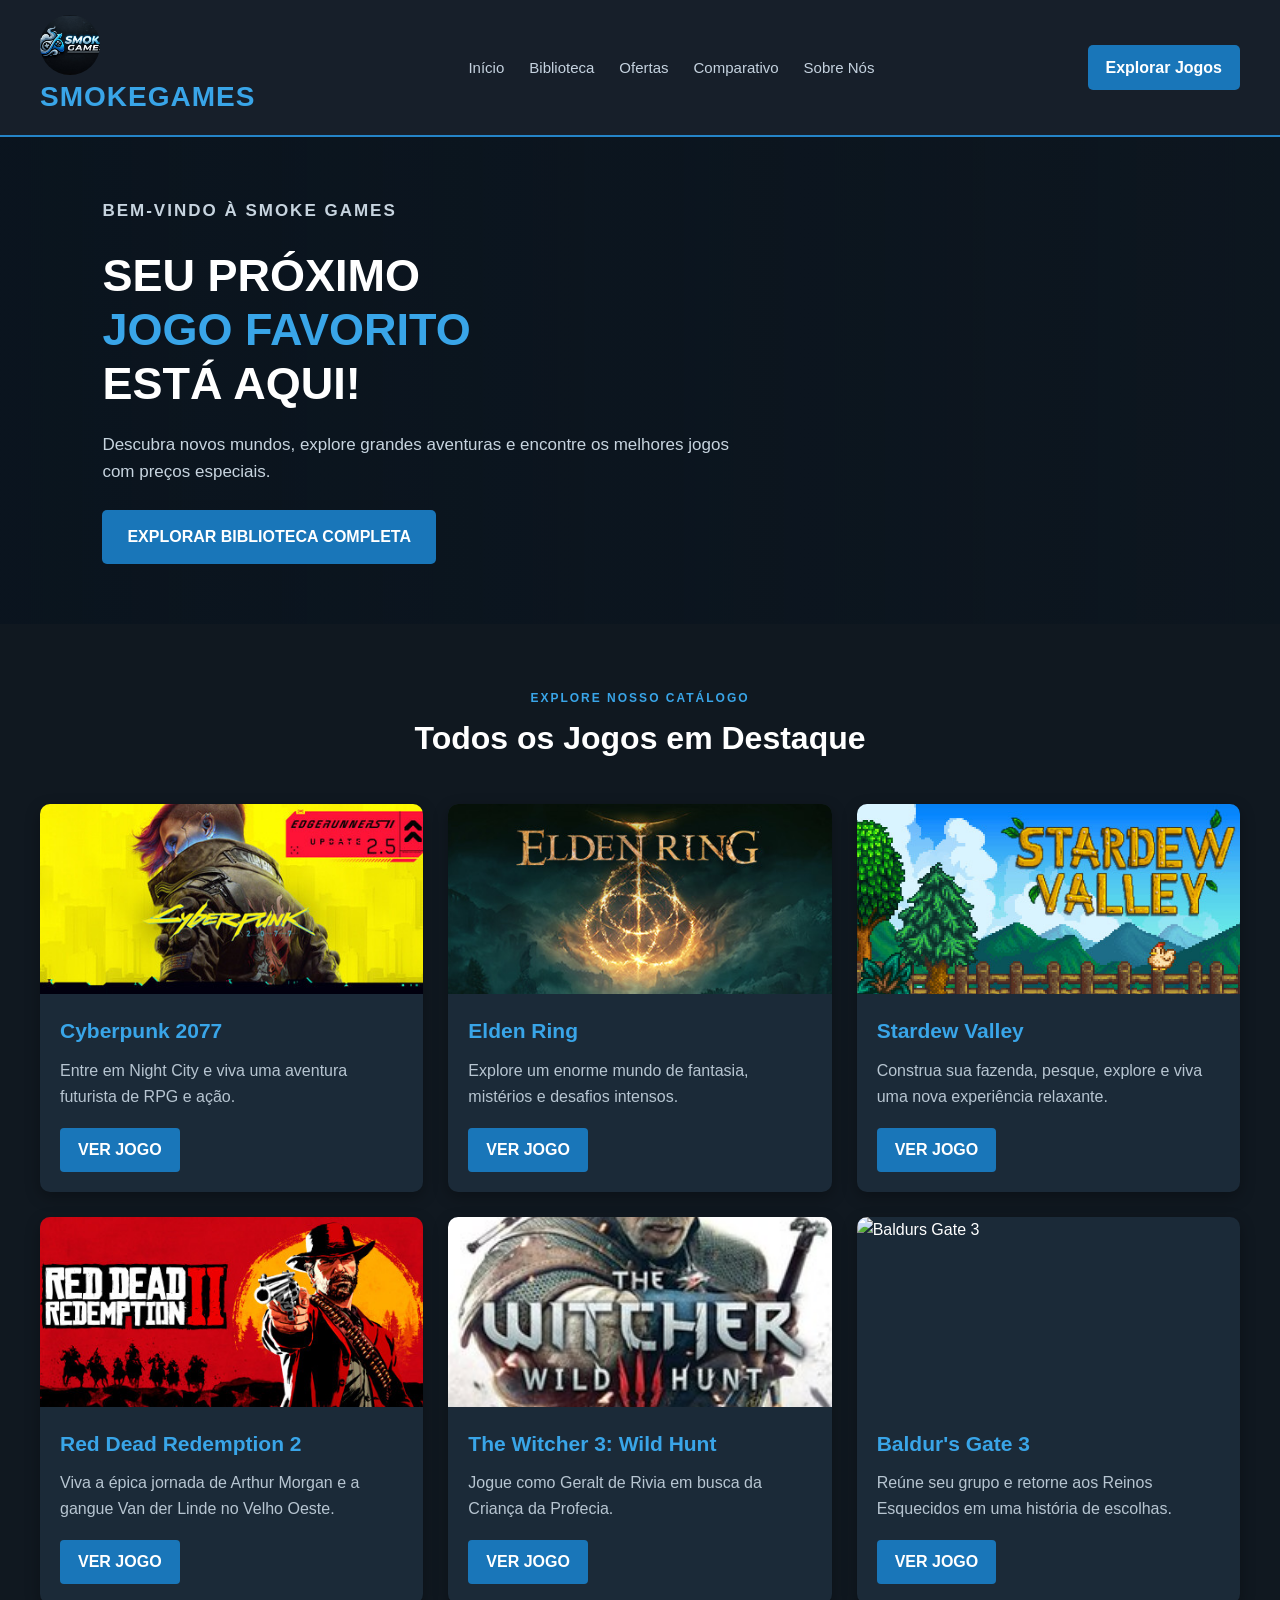
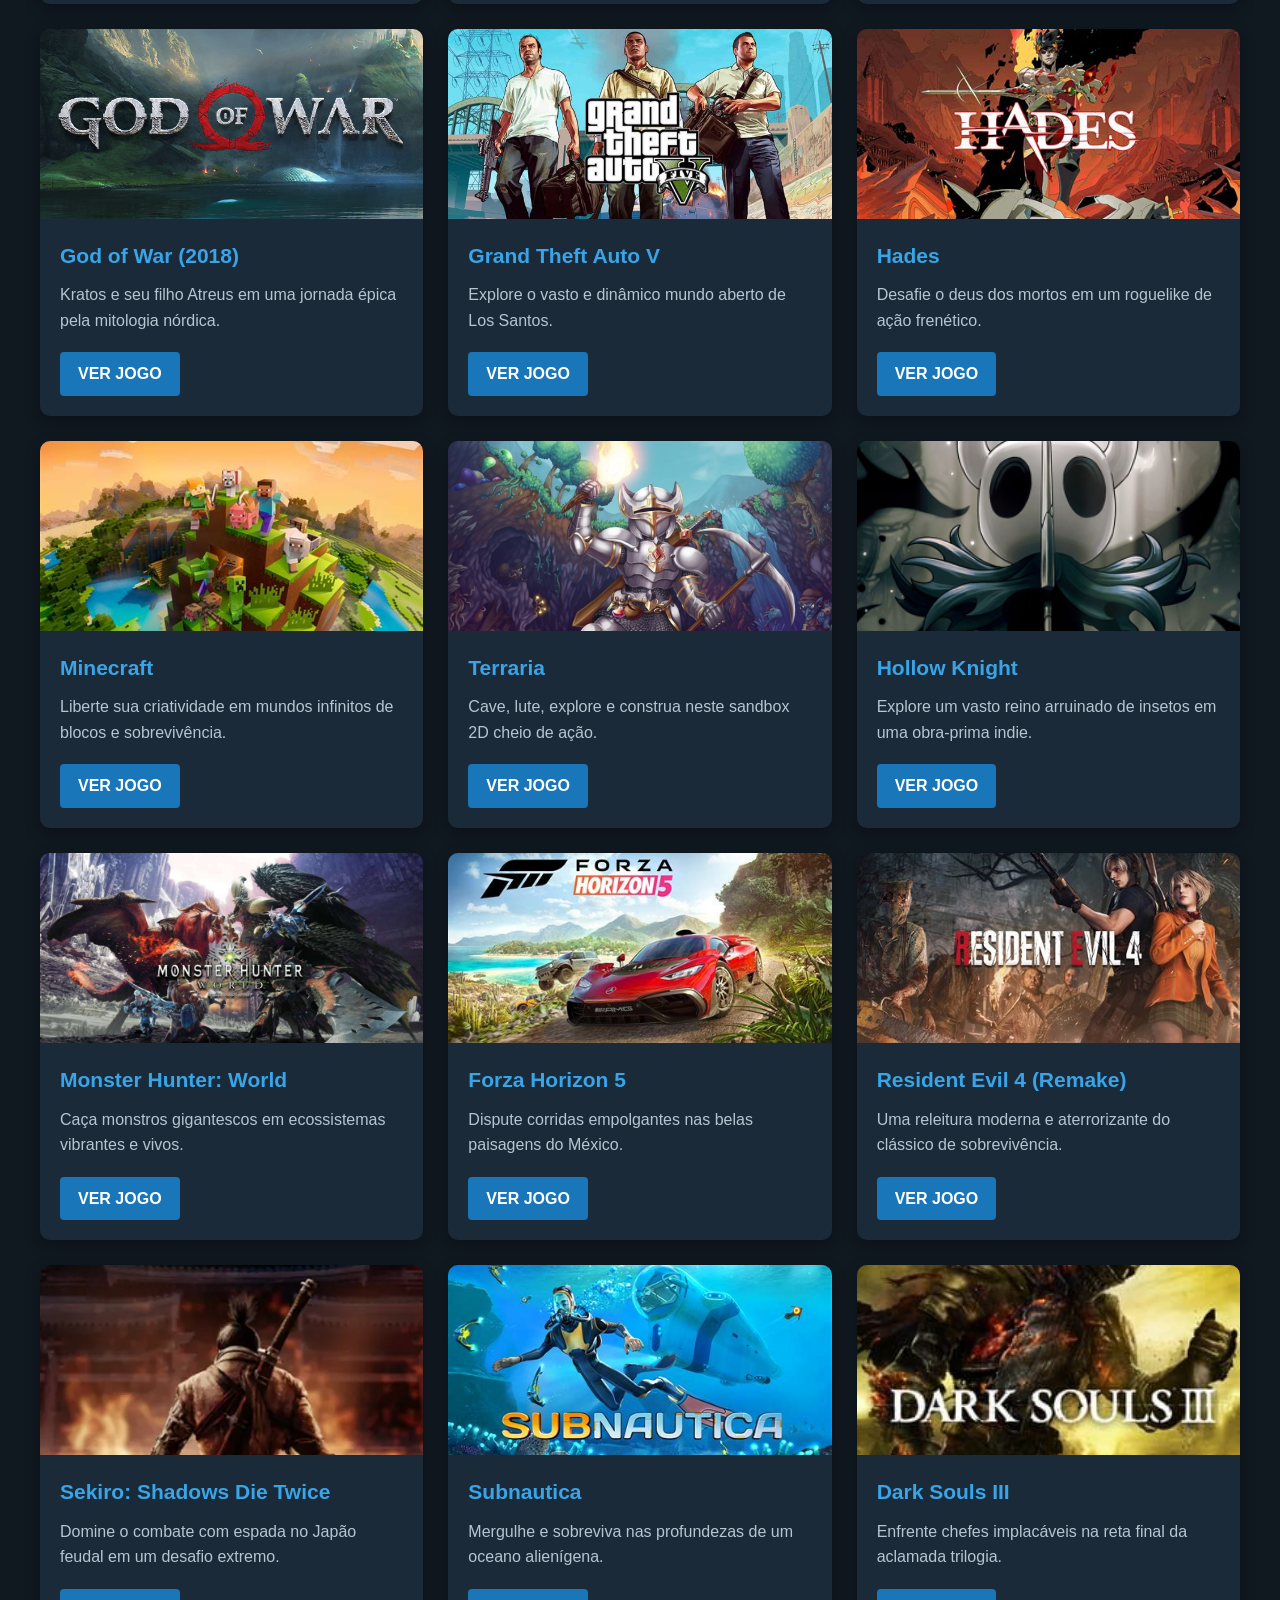
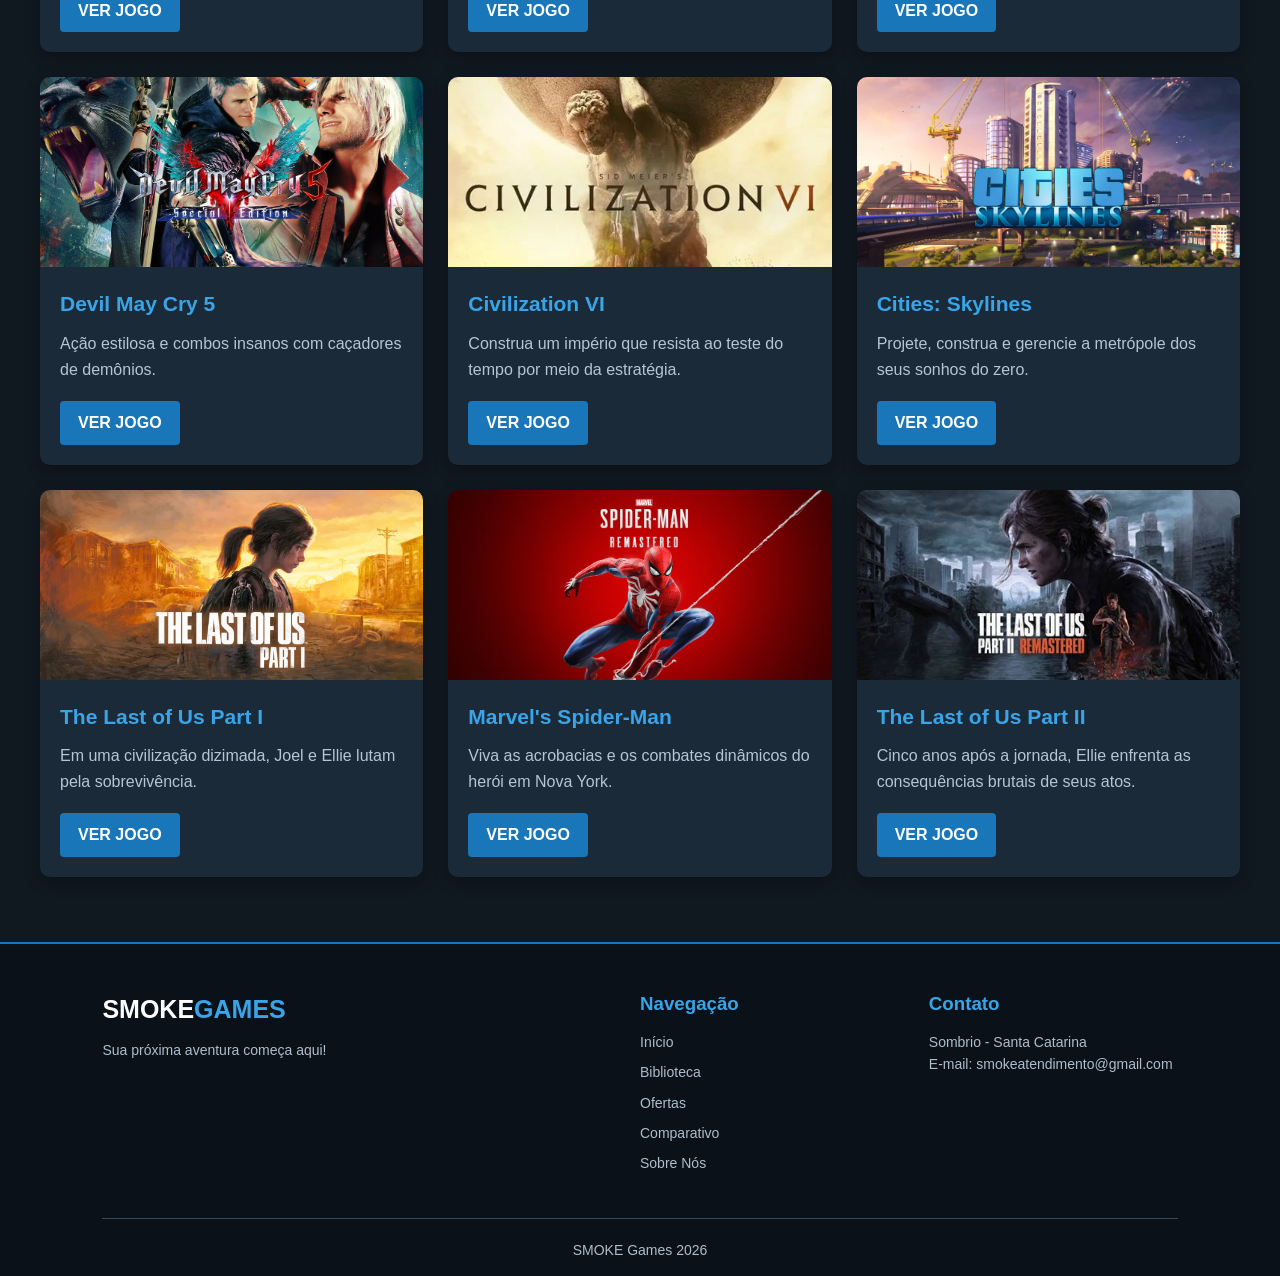
==== commit 69abb821: "último commit(de verdade): ajeitadas" ====
--- a/Index.html
+++ b/Index.html
@@ -3,7 +3,6 @@
 
 <head>
     <meta charset="UTF-8">
-    <meta name="description" content="SMOKE GAMES - Sua loja de jogos digitais.">
     <title>SMOKE GAMES - Início</title>
     <link rel="stylesheet" href="estilos.css">
 </head>
@@ -31,9 +30,9 @@
     </header>
 
     <!-- CONTEÚDO PRINCIPAL -->
-    <main>
+    <div>
         <!-- BANNER PRINCIPAL -->
-        <section class="banner">
+        <div class="banner">
             <div class="banner-conteudo">
                 <p class="destaque">BEM-VINDO À SMOKE GAMES</p>
                 <h1>
@@ -49,16 +48,16 @@
                     EXPLORAR BIBLIOTECA COMPLETA
                 </a>
             </div>
-        </section>
+        </div>
 
         <!-- TODOS OS JOGOS EM DESTAQUE NA PÁGINA INICIAL -->
-        <section class="destaques">
+        <div class="destaques">
             <div class="titulo-secao">
                 <p>EXPLORE NOSSO CATÁLOGO</p>
                 <h2>Todos os Jogos em Destaque</h2>
             </div>
 
-            <div class="destaques-container">
+            <div class="destaques-container">   
 
                 <!-- 1: Cyberpunk 2077 -->
                 <article class="card-destaque">
@@ -265,7 +264,7 @@
                     <img src="imagens/cities.jpg" alt="Cities Skylines">
                     <div class="card-info">
                         <h3>Cities: Skylines</h3>
-                        <p>Projete, construa e gerencie a metrópole perfeita do zero.</p>
+                        <p>Projete, construa e gerencie a metrópole dos seus sonhos do zero.</p>
                         <a href="https://store.steampowered.com/app/255710/" target="_blank" rel="noopener noreferrer">VER JOGO</a>
                     </div>
                 </article>
@@ -301,8 +300,8 @@
                 </article>
 
             </div>
-        </section>
-    </main>
+        </div>
+    </div>
 
     <!-- RODAPÉ -->
     <footer class="rodape">
@@ -317,6 +316,7 @@
                     <li><a href="index.html">Início</a></li>
                     <li><a href="biblioteca.html">Biblioteca</a></li>
                     <li><a href="ofertas.html">Ofertas</a></li>
+                    <li><a href="comparativo.html">Comparativo</a></li>
                     <li><a href="sobre.html">Sobre Nós</a></li>
                 </ul>
             </div>
--- a/estilos.css
+++ b/estilos.css
@@ -65,6 +65,12 @@
 .rodape h2 span {
     color: #39a5e8;
 }
+.logo-img {
+    width: 60px;       /* Define uma largura fixa limpa */
+    height: 60px;      /* Define uma altura fixa igual para ficar redondinha */
+    border-radius: 50%;
+    object-fit: cover;
+}
 
 
 /* MENU */
@@ -406,11 +412,12 @@
     color: #d2dce5;
 }
 
-tbody tr {
-    transition: 0.3s;
-}
-
-tbody tr:hover {
+/* Alterado de tbody tr para table tr */
+table tr {
+    transition: 0.3s;
+}
+
+table tr:hover {
     background-color: #293e50;
 }
 
@@ -644,33 +651,4 @@
         font-size: 12px;
     }
 
-}/* Remove margens padrão da página */
-body {
-  margin: 0;
-  background-color: #0d131a; /* Fundo escuro similar à imagem */
-  font-family: 'Segoe UI', Tahoma, Geneva, Verdana, sans-serif;
-}
-
-/* Barra superior posicionada no topo esquerdo */
-.cabecalho {
-  display: flex;
-  align-items: center;
-  justify-content: flex-start; /* Alinha o conteúdo à esquerda */
-  padding: 20px 30px;
-}
-
-/* Alinha a imagem e o texto lado a lado */
-.logo {
-    display: flex;
-    align-items: center;
-    gap: 12px;
-    text-decoration: none;
-}
-
-/* Define o tamanho e o formato circular da imagem */
-.logo-img {
-    width: 90px;
-    height: 70px;
-    border-radius: 50%;
-    object-fit: cover;
 }
